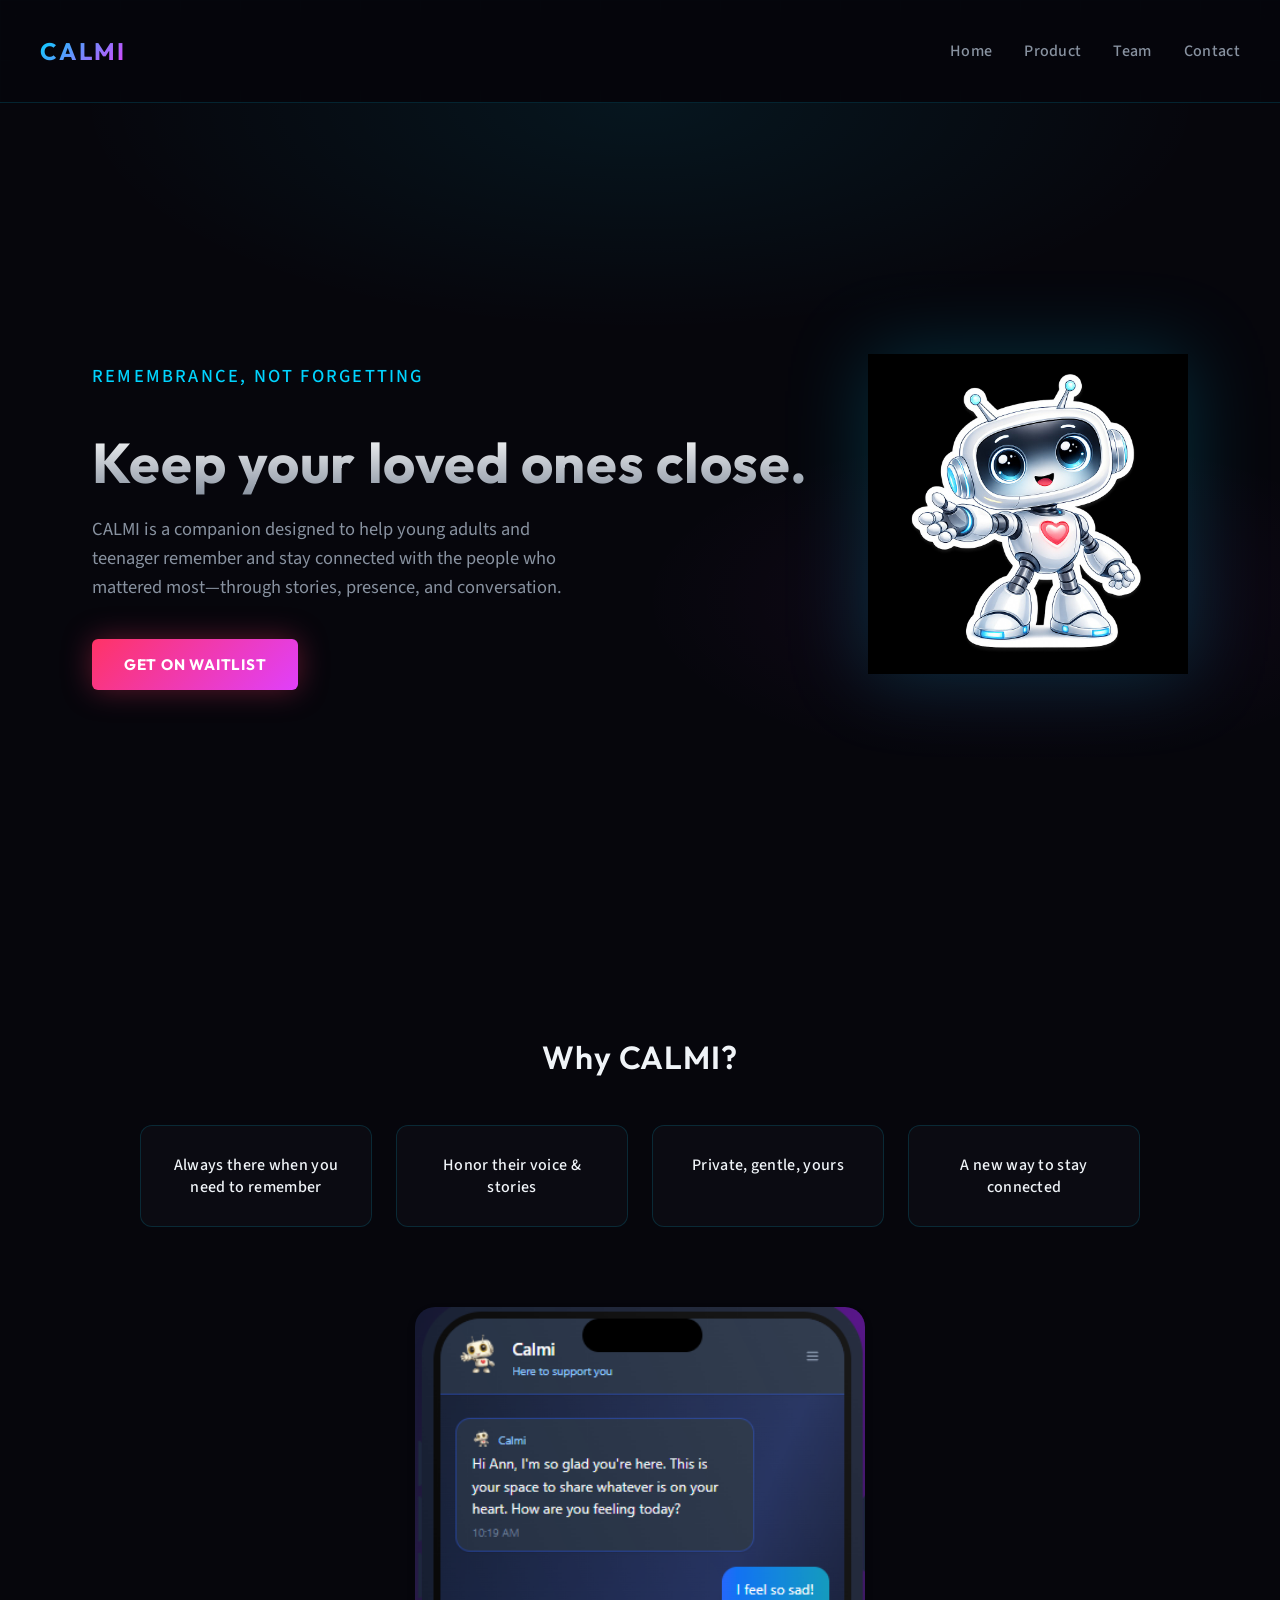
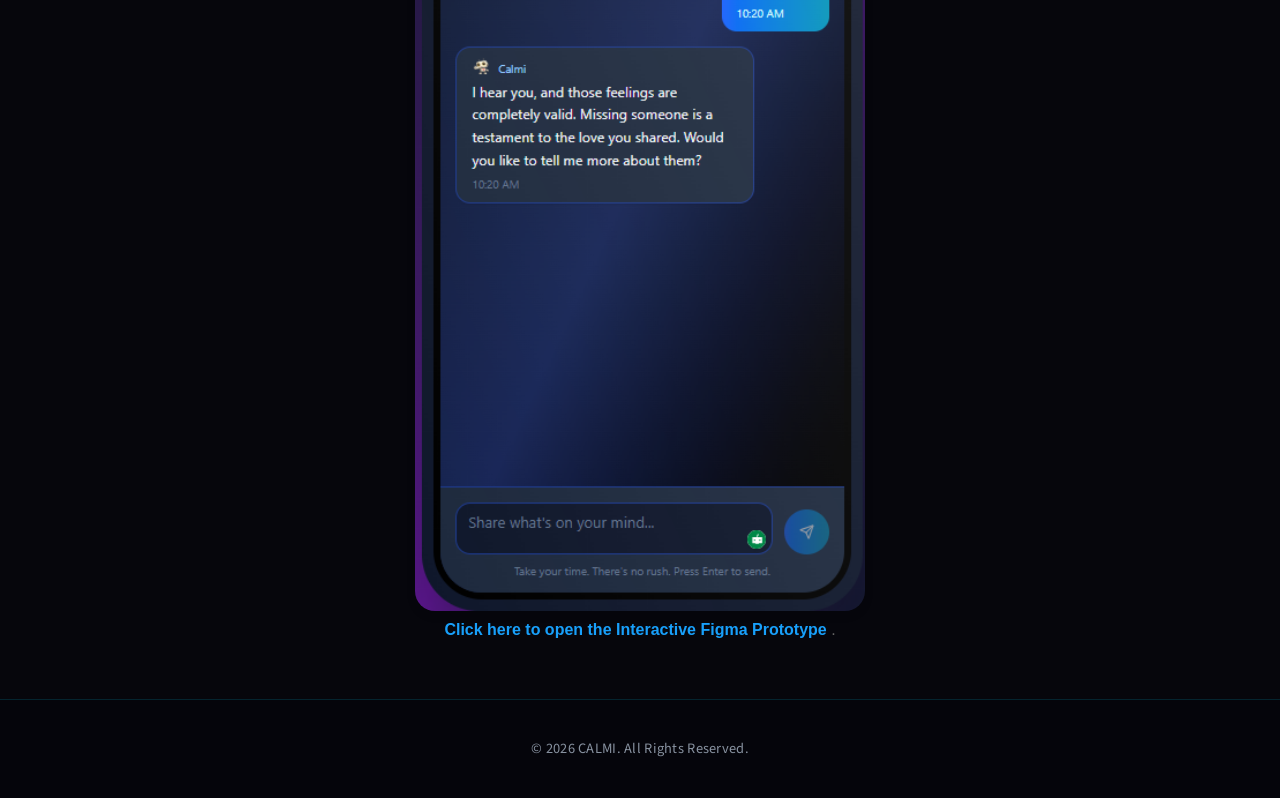
==== index.html @ 1115e56a "Update index.html" ====
<!DOCTYPE html>
<html lang="en">
<head>
  <meta charset="UTF-8">
  <meta name="viewport" content="width=device-width, initial-scale=1.0">
  <title>CALMI | Remembrance Companion</title>
  <link rel="stylesheet" href="styles.css">
</head>
<body>
  <nav class="navbar">
    <h2 class="logo">CALMI</h2>
    <ul class="nav-links">
      <li><a href="index.html">Home</a></li>
      <li><a href="about.html">Product</a></li>
      <li><a href="team.html">Team</a></li>
      <li><a href="contact.html">Contact</a></li>
    </ul>
  </nav>

  <header class="hero">
    <div class="hero-overlay">
      <div class="hero-content">
        <p class="tagline">Remembrance, not forgetting</p>
        <h1>Keep your loved ones close.</h1>
        <p>CALMI is a companion designed to help young adults and teenager remember and stay connected with the people who mattered most—through stories, presence, and conversation.</p>
        <a href="https://docs.google.com/forms/d/1u--4lO0Mme1MExjLRsgUja7HMF2YsxgxfcS31DDlOsg/viewform" target="_blank" rel="noopener noreferrer" class="btn-waitlist">Get on waitlist</a>
      </div>
      <div class="hero-calmi">
        <img src="images/calmi.png" alt="CALMI — your remembrance companion" class="calmi-cutout">
      </div>
    </div>
  </header>
  
  <section class="features">
    <h2>Why CALMI?</h2>
    <div class="feature-grid">
      <div class="feature">Always there when you need to remember</div>
      <div class="feature">Honor their voice & stories</div>
      <div class="feature">Private, gentle, yours</div>
      <div class="feature">A new way to stay connected</div>
    </div>
  </section>

  <div class="figma-container">
    <img 
         src="images/Calmi_screen.png"
         style="
            width: 90%; 
            max-width: 450px; 
            border-radius: 20px; 
            display: block; 
            margin: 0 auto;
            box-shadow: 0 4px 10px rgba(0,0,0,0.1);
          " 
        alt="Calmi App Preview">
  </div>
    <p style="text-align: center; font-family: sans-serif; color: #666; margin-top: 10px;">
      <a href="https://www.figma.com/make/PHxOdzaZvn7SXB5YIlaaWz/Calmi-auto?p=f&t=jCNhSmIB7D0DSOfE-0&fullscreen=1" 
         target="_blank" 
         style="color: #18A0FB; 
         text-decoration: none; 
         font-weight: bold;">
       Click here to open the Interactive Figma Prototype
      </a>.
    </p>
  </div>

  
  <footer>
    <p>© 2026 CALMI. All Rights Reserved.</p>
  </footer>
</body>
</html>
---- styles.css ----
/* CALMI — Futuristic remembrance companion */
@import url('https://fonts.googleapis.com/css2?family=Outfit:wght@400;500;600;700&family=Source+Sans+3:ital,wght@0,300;0,400;0,500;0,600;0,700;1,400&display=swap');

:root {
  --bg-deep: #06060c;
  --bg-card: #0d0d14;
  --bg-elevated: #12121c;
  --border: rgba(0, 212, 255, 0.15);
  --accent-cyan: #00d4ff;
  --accent-cyan-dim: rgba(0, 212, 255, 0.5);
  --accent-magenta: #e040fb;
  --accent-gold: #ffb347;
  --accent-heart: #ff3366;
  --text-primary: #f0f4f8;
  --text-muted: #8892a0;
  --glow-cyan: 0 0 30px rgba(0, 212, 255, 0.25);
  --glow-magenta: 0 0 30px rgba(224, 64, 251, 0.2);
  --font-display: 'Outfit', sans-serif;
  --font-body: 'Source Sans 3', sans-serif;
}

* {
  box-sizing: border-box;
}

body {
  margin: 0;
  font-family: var(--font-body);
  background: var(--bg-deep);
  color: var(--text-primary);
  min-height: 100vh;
  overflow-x: hidden;
}

/* Subtle grid background */
body::before {
  content: '';
  position: fixed;
  inset: 0;
  background-image:
    linear-gradient(rgba(0, 212, 255, 0.03) 1px, transparent 1px),
    linear-gradient(90deg, rgba(0, 212, 255, 0.03) 1px, transparent 1px);
  background-size: 60px 60px;
  pointer-events: none;
  z-index: 0;
}

/* Navbar */
.navbar {
  display: flex;
  justify-content: space-between;
  align-items: center;
  background: rgba(6, 6, 12, 0.85);
  backdrop-filter: blur(12px);
  padding: 16px 40px;
  border-bottom: 1px solid var(--border);
  position: sticky;
  top: 0;
  z-index: 100;
}

.logo {
  font-family: var(--font-display);
  font-size: 1.5rem;
  font-weight: 700;
  letter-spacing: 0.08em;
  background: linear-gradient(135deg, var(--accent-cyan), var(--accent-magenta));
  -webkit-background-clip: text;
  -webkit-text-fill-color: transparent;
  background-clip: text;
}

.nav-links {
  list-style: none;
  display: flex;
  gap: 32px;
  margin: 0;
  padding: 0;
}

.nav-links a {
  color: var(--text-muted);
  text-decoration: none;
  font-weight: 500;
  letter-spacing: 0.02em;
  transition: color 0.2s ease, text-shadow 0.2s ease;
}

.nav-links a:hover {
  color: var(--accent-cyan);
  text-shadow: 0 0 20px var(--accent-cyan-dim);
}

/* Hero */
.hero {
  min-height: 92vh;
  position: relative;
  display: flex;
  align-items: center;
  justify-content: center;
  padding: 40px 24px;
  background:
    radial-gradient(ellipse 80% 50% at 50% 0%, rgba(0, 212, 255, 0.08) 0%, transparent 55%),
    radial-gradient(ellipse 60% 40% at 80% 60%, rgba(224, 64, 251, 0.06) 0%, transparent 50%),
    var(--bg-deep);
}

.hero-overlay {
  display: flex;
  align-items: center;
  justify-content: center;
  gap: 60px;
  max-width: 1200px;
  margin: 0 auto;
  flex-wrap: wrap;
}

.hero-content {
  text-align: left;
  flex: 1;
  min-width: 280px;
}

.hero-content h1 {
  font-family: var(--font-display);
  font-size: clamp(2.2rem, 5vw, 3.5rem);
  font-weight: 700;
  letter-spacing: 0.01em;
  line-height: 1.2;
  margin-bottom: 16px;
  background: linear-gradient(180deg, #fff 0%, var(--text-muted) 100%);
  -webkit-background-clip: text;
  -webkit-text-fill-color: transparent;
  background-clip: text;
}

.hero-content .tagline {
  font-size: 1.15rem;
  color: var(--accent-cyan);
  font-weight: 500;
  letter-spacing: 0.12em;
  text-transform: uppercase;
  margin-bottom: 12px;
}

.hero-content p {
  font-size: 1.15rem;
  color: var(--text-muted);
  line-height: 1.6;
  margin-bottom: 28px;
  max-width: 480px;
}

.hero-calmi {
  flex-shrink: 0;
}

.hero-calmi img,
.hero-calmi img.calmi-cutout {
  width: min(320px, 85vw);
  height: auto;
  filter: drop-shadow(0 0 40px rgba(0, 212, 255, 0.2));
  animation: float 6s ease-in-out infinite;
  /* No blend mode: use a PNG with transparent background for a clean cutout */
}

@keyframes float {
  0%, 100% { transform: translateY(0); }
  50% { transform: translateY(-12px); }
}

/* Buttons */
.btn-primary {
  display: inline-block;
  background: linear-gradient(135deg, var(--accent-cyan), #0099cc);
  color: var(--bg-deep);
  padding: 14px 28px;
  border-radius: 6px;
  text-decoration: none;
  font-family: var(--font-display);
  font-weight: 600;
  font-size: 0.9rem;
  letter-spacing: 0.04em;
  border: none;
  cursor: pointer;
  transition: box-shadow 0.3s ease, transform 0.2s ease;
  box-shadow: 0 0 25px rgba(0, 212, 255, 0.35);
}

.btn-primary:hover {
  box-shadow: 0 0 40px rgba(0, 212, 255, 0.5);
  transform: translateY(-2px);
}

.btn-waitlist {
  display: inline-flex;
  align-items: center;
  gap: 10px;
  background: linear-gradient(135deg, var(--accent-heart), var(--accent-magenta));
  color: #fff;
  padding: 16px 32px;
  border-radius: 6px;
  text-decoration: none;
  font-family: var(--font-display);
  font-weight: 700;
  font-size: 0.95rem;
  letter-spacing: 0.05em;
  text-transform: uppercase;
  border: none;
  cursor: pointer;
  transition: box-shadow 0.3s ease, transform 0.2s ease;
  box-shadow: 0 0 30px rgba(255, 51, 102, 0.35);
  margin-top: 8px;
}

.btn-waitlist:hover {
  box-shadow: 0 0 45px rgba(255, 51, 102, 0.5), 0 0 60px rgba(224, 64, 251, 0.25);
  transform: translateY(-2px);
}

/* Features */
.features {
  padding: 80px 24px;
  text-align: center;
  position: relative;
  z-index: 1;
}

.features h2 {
  font-family: var(--font-display);
  font-size: clamp(1.5rem, 3vw, 2rem);
  font-weight: 600;
  letter-spacing: 0.03em;
  color: var(--text-primary);
  margin-bottom: 48px;
}

.feature-grid {
  display: grid;
  grid-template-columns: repeat(auto-fit, minmax(220px, 1fr));
  gap: 24px;
  max-width: 1000px;
  margin: 0 auto;
}

.feature {
  background: rgba(13, 13, 20, 0.8);
  padding: 28px 24px;
  border-radius: 12px;
  border: 1px solid var(--border);
  font-weight: 500;
  letter-spacing: 0.02em;
  transition: border-color 0.25s ease, box-shadow 0.25s ease;
}

.feature:hover {
  border-color: var(--accent-cyan-dim);
  box-shadow: var(--glow-cyan);
}

/* Pages */
.page-section {
  max-width: 1350px;
  margin: 60px auto;
  padding: 24px;
  text-align: center;
  position: relative;
  z-index: 1;
}

.page-section h1 {
  font-family: var(--font-display);
  font-size: clamp(1.8rem, 4vw, 2.5rem);
  font-weight: 600;
  letter-spacing: 0.02em;
  margin-bottom: 40px;
  color: var(--text-primary);
}

.content-box {
  background: rgba(13, 13, 20, 0.8);
  margin: 24px 0;
  padding: 32px;
  border-radius: 12px;
  border: 1px solid var(--border);
  text-align: left;
}

.content-box h3 {
  font-family: var(--font-display);
  font-size: 1.1rem;
  letter-spacing: 0.02em;
  color: var(--accent-cyan);
  margin-bottom: 12px;
}

.content-box p {
  color: var(--text-muted);
  line-height: 1.7;
  margin: 0;
}

/* Team */
.team {
  text-align: center;
  padding: 48px 24px;
  position: relative;
  z-index: 1;
}

.team-grid {
  display: grid;
  grid-template-columns: repeat(auto-fit, minmax(220px, 1fr));
  gap: 28px;
  margin-top: 36px;
  margin-left: auto;
  margin-right: auto;
}

.member {
  background: rgba(13, 13, 20, 0.8);
  padding: 24px;
  border-radius: 12px;
  border: 1px solid var(--border);
  max-width: 280px;
  margin: 0 auto;
  transition: border-color 0.25s ease, box-shadow 0.25s ease;
}

.member:hover {
  border-color: var(--accent-cyan-dim);
  box-shadow: var(--glow-cyan);
}

.member img {
  width: 160px;
  height: 160px;
  object-fit: cover;
  border-radius: 15%;
  margin-bottom: 16px;
  border: 2px solid var(--border);
}

.member h3 {
  font-family: var(--font-display);
  font-size: 0.95rem;
  letter-spacing: 0.02em;
  margin-bottom: 6px;
  color: var(--text-primary);
}

.member p {
  color: var(--text-muted);
  font-size: 0.9rem;
  margin: 0;
}

/* Contact */
.contact-form {
  display: flex;
  flex-direction: column;
  gap: 18px;
  max-width: 420px;
  margin: 0 auto 32px;
}

.contact-form input,
.contact-form textarea {
  padding: 14px 18px;
  border-radius: 8px;
  border: 1px solid var(--border);
  background: var(--bg-card);
  color: var(--text-primary);
  font-family: var(--font-body);
  font-size: 1rem;
  transition: border-color 0.2s ease, box-shadow 0.2s ease;
}

.contact-form input::placeholder,
.contact-form textarea::placeholder {
  color: var(--text-muted);
}

.contact-form input:focus,
.contact-form textarea:focus {
  outline: none;
  border-color: var(--accent-cyan);
  box-shadow: 0 0 0 3px rgba(0, 212, 255, 0.15);
}

.contact-form .btn-primary {
  margin-top: 8px;
}

.waitlist-cta {
  margin-top: 40px;
  padding-top: 32px;
  border-top: 1px solid var(--border);
}

.waitlist-cta p {
  color: var(--text-muted);
  margin-bottom: 16px;
}

/* Footer */
footer {
  background: rgba(6, 6, 12, 0.95);
  border-top: 1px solid var(--border);
  color: var(--text-muted);
  text-align: center;
  padding: 24px;
  margin-top: 60px;
  font-size: 0.9rem;
  letter-spacing: 0.02em;
  position: relative;
  z-index: 1;
}

/* Responsive */
@media (max-width: 768px) {
  .navbar {
    padding: 12px 20px;
  }

  .nav-links {
    gap: 20px;
  }

  .hero-overlay {
    flex-direction: column;
    gap: 40px;
  }

  .hero-content {
    text-align: center;
  }

  .hero-content p {
    margin-left: auto;
    margin-right: auto;
  }

  .hero-calmi img {
    width: min(260px, 75vw);
  }
}
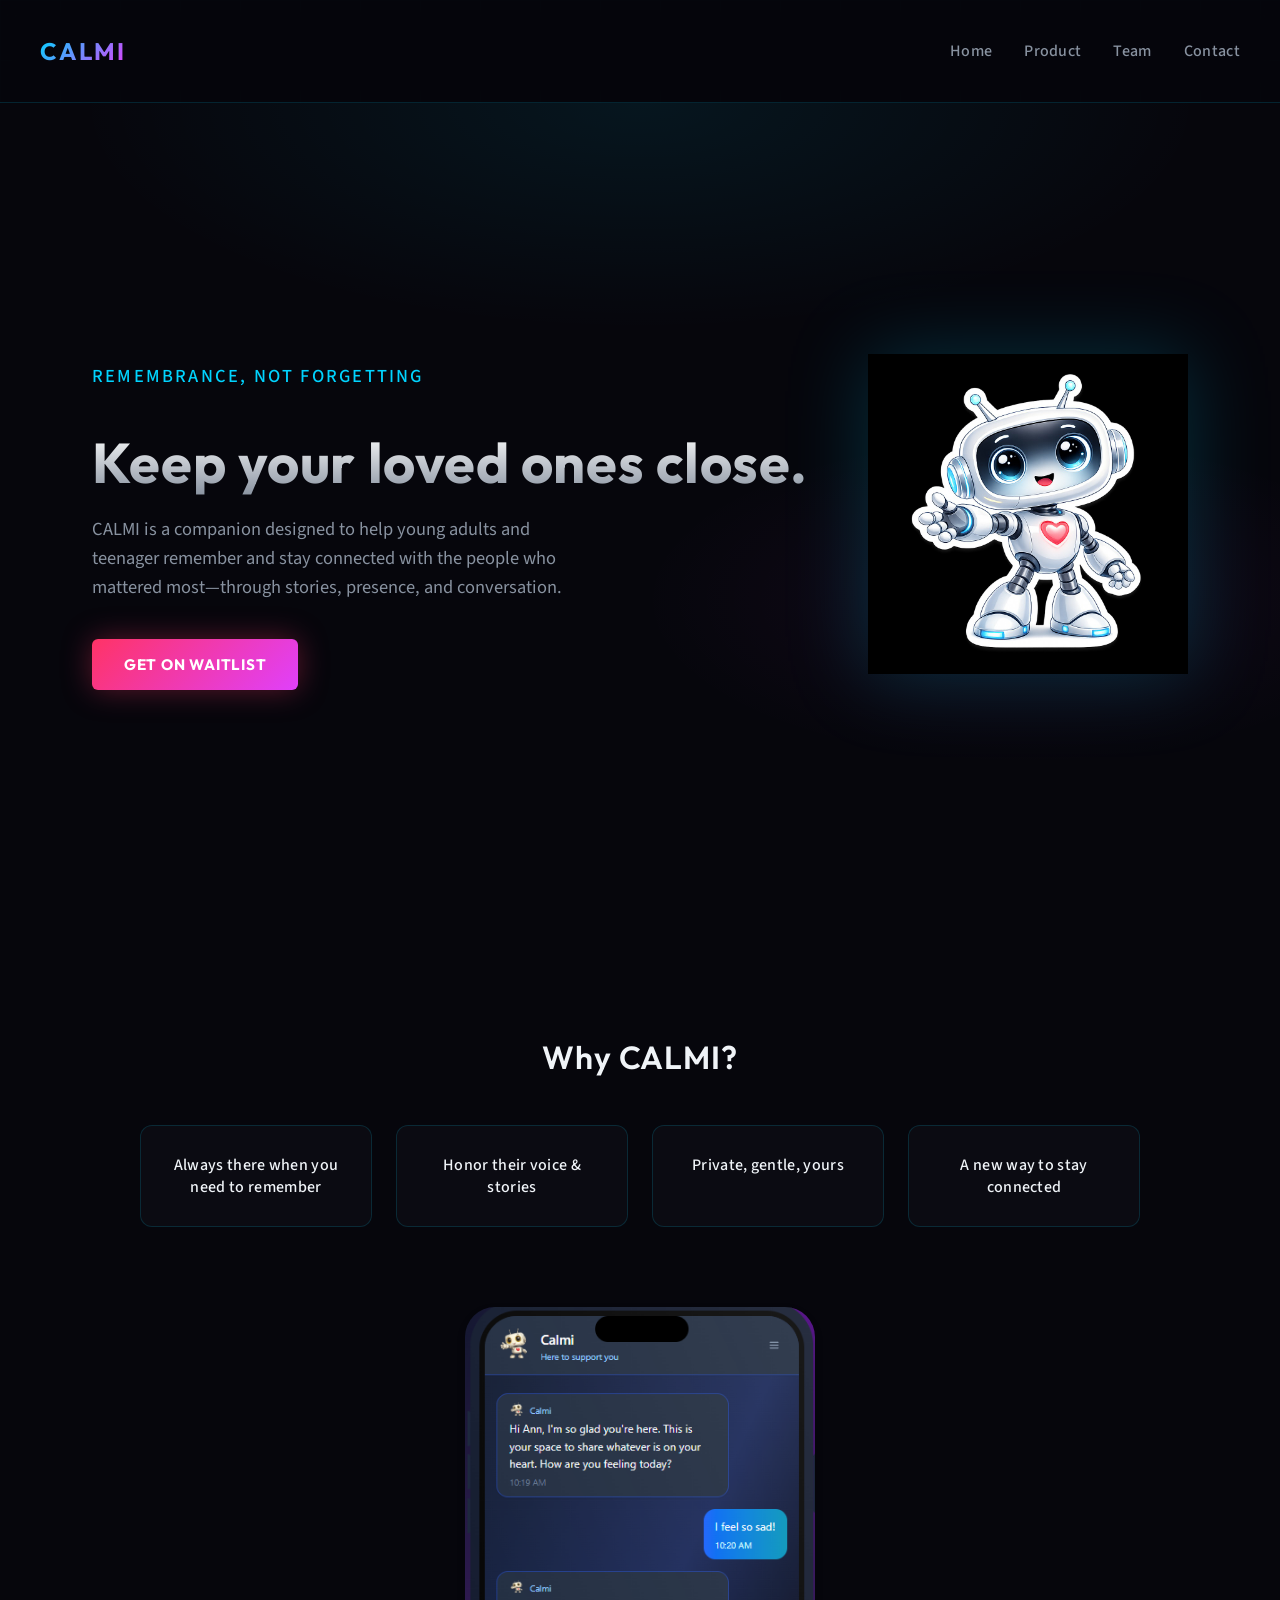
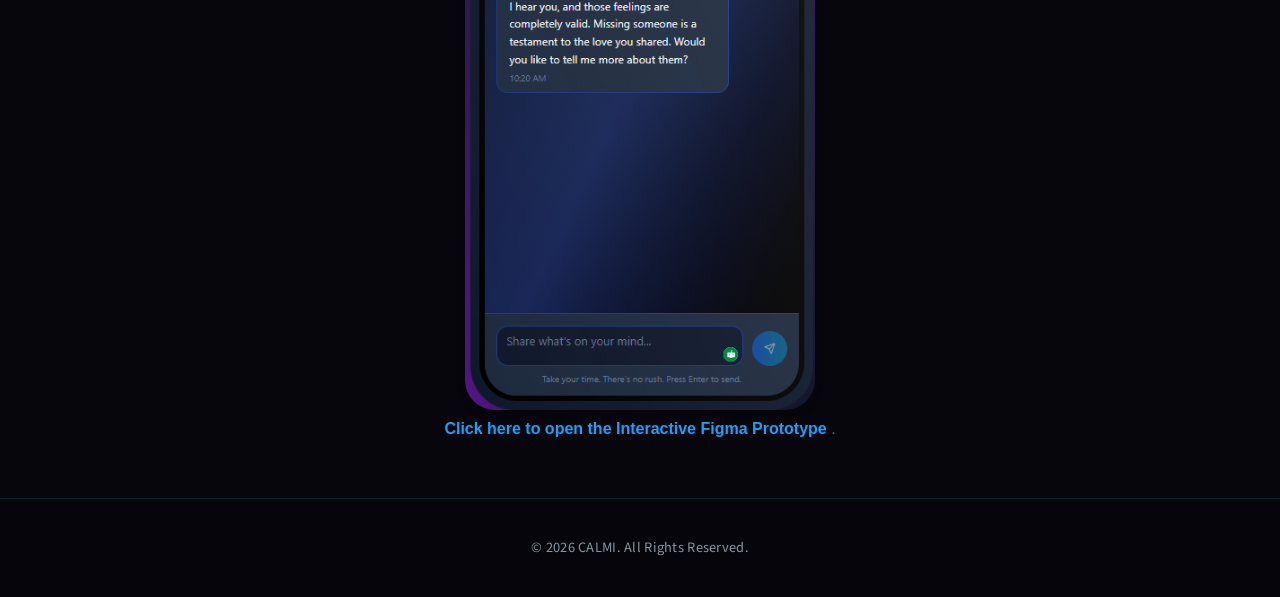
==== commit 70c01199: "Update index.html" ====
--- a/index.html
+++ b/index.html
@@ -45,9 +45,9 @@
     <img 
          src="images/Calmi_screen.png"
          style="
-            width: 90%; 
-            max-width: 450px; 
-            border-radius: 20px; 
+            width: 80%; 
+            max-width: 350px; 
+            border-radius: 30px; 
             display: block; 
             margin: 0 auto;
             box-shadow: 0 4px 10px rgba(0,0,0,0.1);
@@ -83,3 +83,4 @@
 
 
 
+
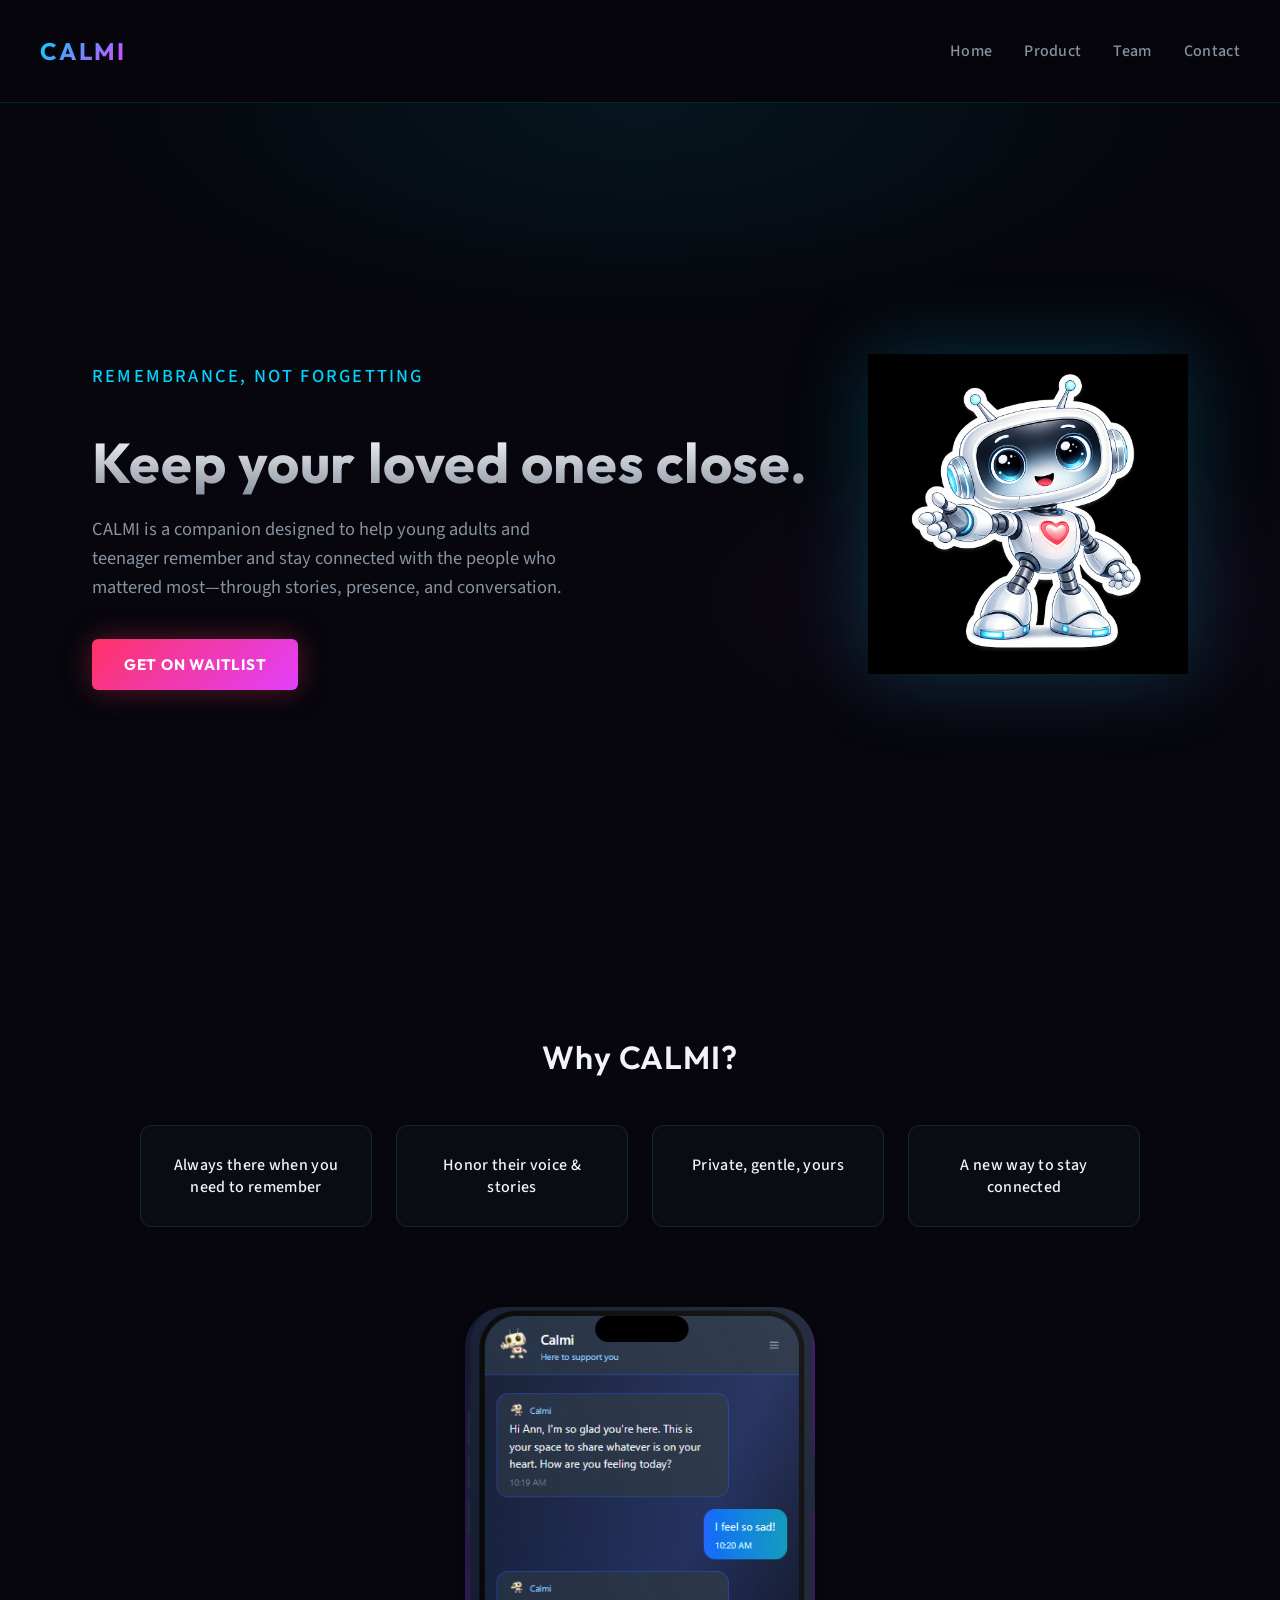
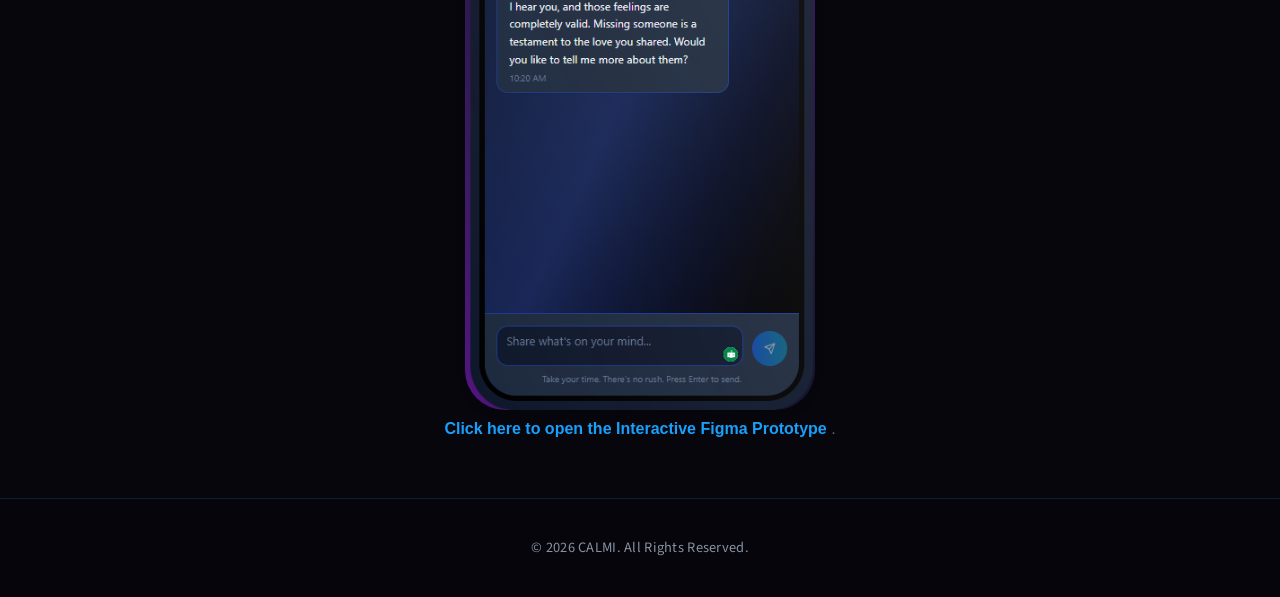
==== commit 2131b5a2: "Update index.html" ====
--- a/index.html
+++ b/index.html
@@ -47,7 +47,7 @@
          style="
             width: 80%; 
             max-width: 350px; 
-            border-radius: 30px; 
+            border-radius: 40px; 
             display: block; 
             margin: 0 auto;
             box-shadow: 0 4px 10px rgba(0,0,0,0.1);
@@ -84,3 +84,4 @@
 
 
 
+
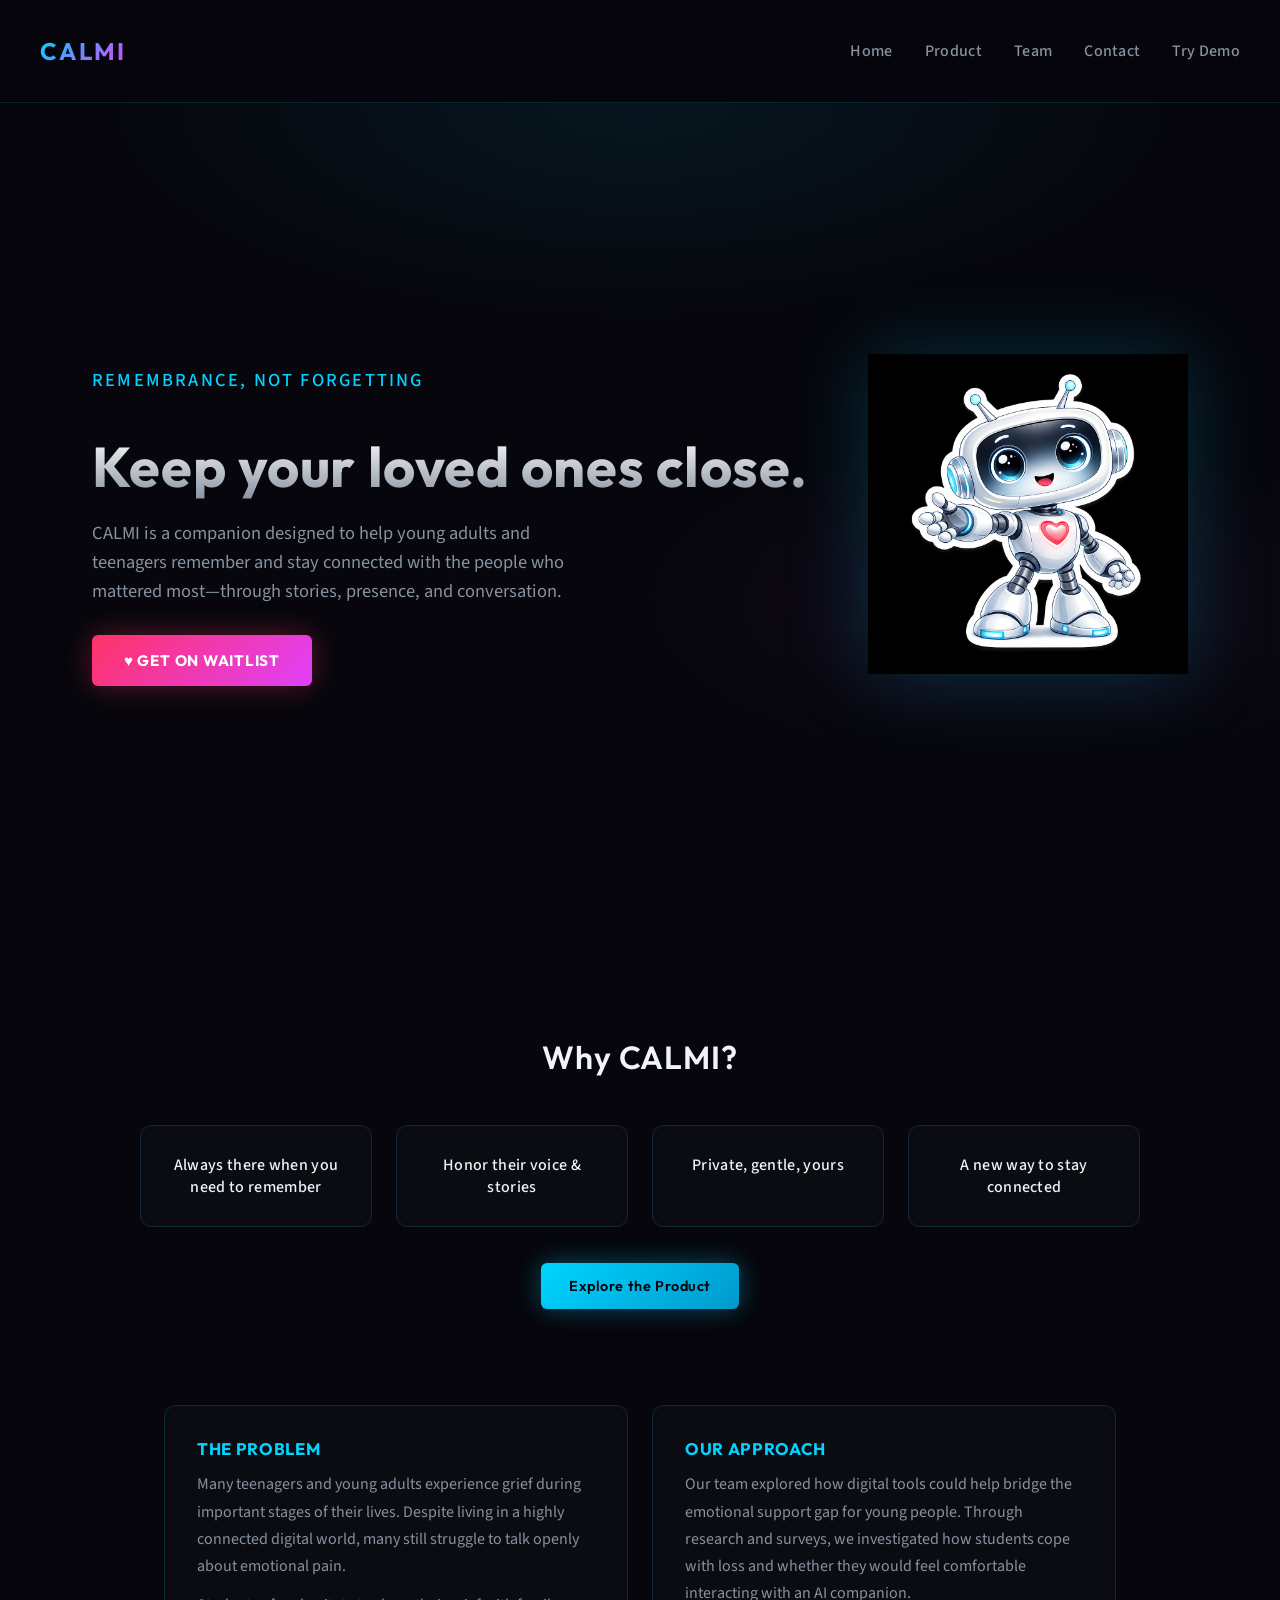
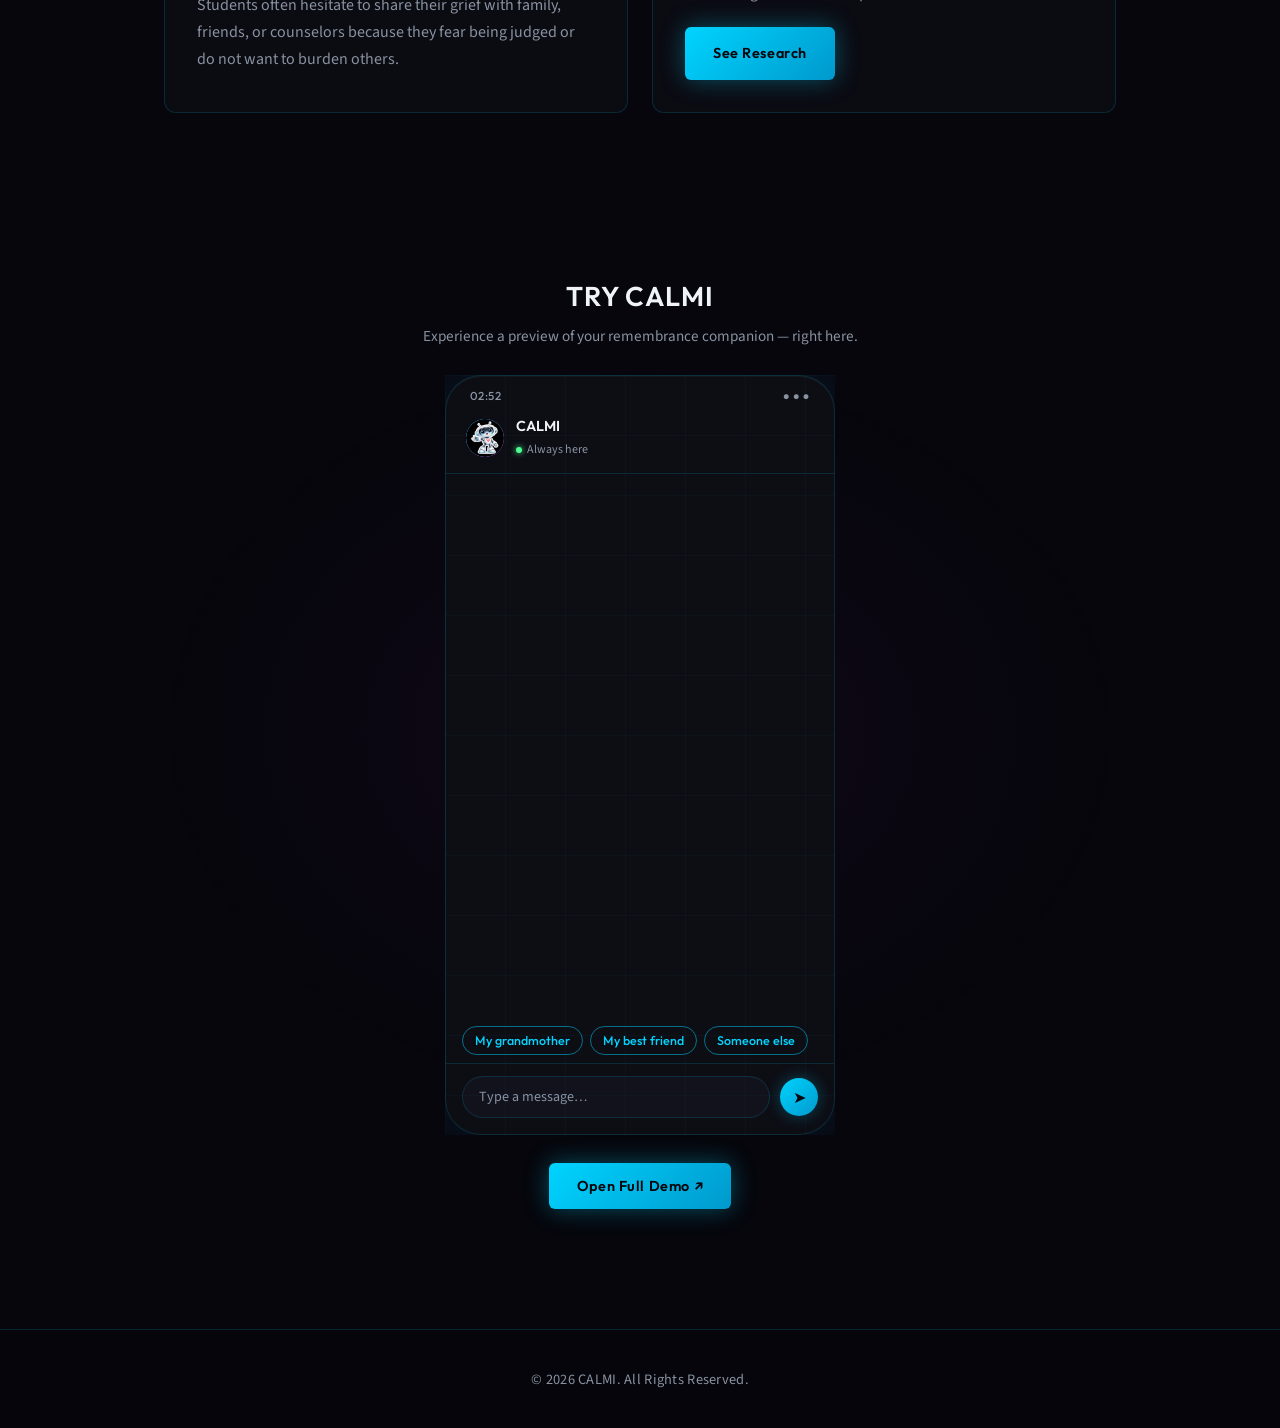
==== commit 0d7de1ff: "Added new file and update code" ====
--- a/index.html
+++ b/index.html
@@ -14,74 +14,78 @@
       <li><a href="about.html">Product</a></li>
       <li><a href="team.html">Team</a></li>
       <li><a href="contact.html">Contact</a></li>
+      <li><a href="demo.html">Try Demo</a></li>
     </ul>
   </nav>
 
+  <!-- Hero -->
   <header class="hero">
     <div class="hero-overlay">
       <div class="hero-content">
         <p class="tagline">Remembrance, not forgetting</p>
         <h1>Keep your loved ones close.</h1>
-        <p>CALMI is a companion designed to help young adults and teenager remember and stay connected with the people who mattered most—through stories, presence, and conversation.</p>
-        <a href="https://docs.google.com/forms/d/1u--4lO0Mme1MExjLRsgUja7HMF2YsxgxfcS31DDlOsg/viewform" target="_blank" rel="noopener noreferrer" class="btn-waitlist">Get on waitlist</a>
+        <p>CALMI is a companion designed to help young adults and teenagers remember and stay connected with the people who mattered most—through stories, presence, and conversation.</p>
+        <a href="https://docs.google.com/forms/d/1u--4lO0Mme1MExjLRsgUja7HMF2YsxgxfcS31DDlOsg/viewform"
+           target="_blank" rel="noopener noreferrer" class="btn-waitlist">
+          ♥ Get on Waitlist
+        </a>
       </div>
       <div class="hero-calmi">
         <img src="images/calmi.png" alt="CALMI — your remembrance companion" class="calmi-cutout">
       </div>
     </div>
   </header>
-  
+
+  <!-- Why CALMI -->
   <section class="features">
     <h2>Why CALMI?</h2>
     <div class="feature-grid">
       <div class="feature">Always there when you need to remember</div>
-      <div class="feature">Honor their voice & stories</div>
+      <div class="feature">Honor their voice &amp; stories</div>
       <div class="feature">Private, gentle, yours</div>
       <div class="feature">A new way to stay connected</div>
     </div>
+    <p class="cta-wrap">
+      <a href="about.html" class="btn-primary">Explore the Product</a>
+    </p>
   </section>
 
-  <div class="figma-container">
-    <img 
-         src="images/Calmi_screen.png"
-         style="
-            width: 80%; 
-            max-width: 350px; 
-            border-radius: 40px; 
-            display: block; 
-            margin: 0 auto;
-            box-shadow: 0 4px 10px rgba(0,0,0,0.1);
-          " 
-        alt="Calmi App Preview">
-  </div>
-    <p style="text-align: center; font-family: sans-serif; color: #666; margin-top: 10px;">
-      <a href="https://www.figma.com/make/PHxOdzaZvn7SXB5YIlaaWz/Calmi-auto?p=f&t=jCNhSmIB7D0DSOfE-0&fullscreen=1" 
-         target="_blank" 
-         style="color: #18A0FB; 
-         text-decoration: none; 
-         font-weight: bold;">
-       Click here to open the Interactive Figma Prototype
-      </a>.
+  <!-- Problem + Approach -->
+  <section class="page-section two-col-section">
+    <div class="content-box">
+      <h3>The Problem</h3>
+      <p>Many teenagers and young adults experience grief during important stages of their lives. Despite living in a highly connected digital world, many still struggle to talk openly about emotional pain.</p>
+      <p style="margin-top: 12px;">Students often hesitate to share their grief with family, friends, or counselors because they fear being judged or do not want to burden others.</p>
+    </div>
+    <div class="content-box">
+      <h3>Our Approach</h3>
+      <p>Our team explored how digital tools could help bridge the emotional support gap for young people. Through research and surveys, we investigated how students cope with loss and whether they would feel comfortable interacting with an AI companion.</p>
+      <p class="cta-wrap" style="margin-top: 20px;">
+        <a href="about.html" class="btn-primary">See Research</a>
+      </p>
+    </div>
+  </section>
+
+  <!-- Interactive Demo -->
+  <section class="page-section prototype-section">
+    <h2 class="section-label">Try CALMI</h2>
+    <p class="prototype-desc">Experience a preview of your remembrance companion — right here.</p>
+    <div class="demo-embed-wrap">
+      <iframe
+        src="demo-embed.html"
+        class="demo-iframe"
+        title="CALMI Interactive Demo"
+        scrolling="no"
+        frameborder="0"
+      ></iframe>
+    </div>
+    <p class="prototype-link">
+      <a href="demo.html" class="btn-primary">Open Full Demo ↗</a>
     </p>
-  </div>
+  </section>
 
-  
   <footer>
     <p>© 2026 CALMI. All Rights Reserved.</p>
   </footer>
 </body>
-</html>
-
-
-
-
-
-
-
-
-
-
-
-
-
-
+</html>
--- a/styles.css
+++ b/styles.css
@@ -45,7 +45,7 @@
   z-index: 0;
 }
 
-/* Navbar */
+/* ─── Navbar ─────────────────────────────────── */
 .navbar {
   display: flex;
   justify-content: space-between;
@@ -91,7 +91,7 @@
   text-shadow: 0 0 20px var(--accent-cyan-dim);
 }
 
-/* Hero */
+/* ─── Hero ───────────────────────────────────── */
 .hero {
   min-height: 92vh;
   position: relative;
@@ -161,15 +161,14 @@
   height: auto;
   filter: drop-shadow(0 0 40px rgba(0, 212, 255, 0.2));
   animation: float 6s ease-in-out infinite;
-  /* No blend mode: use a PNG with transparent background for a clean cutout */
 }
 
 @keyframes float {
   0%, 100% { transform: translateY(0); }
-  50% { transform: translateY(-12px); }
-}
-
-/* Buttons */
+  50%       { transform: translateY(-12px); }
+}
+
+/* ─── Buttons ────────────────────────────────── */
 .btn-primary {
   display: inline-block;
   background: linear-gradient(135deg, var(--accent-cyan), #0099cc);
@@ -210,7 +209,6 @@
   cursor: pointer;
   transition: box-shadow 0.3s ease, transform 0.2s ease;
   box-shadow: 0 0 30px rgba(255, 51, 102, 0.35);
-  margin-top: 8px;
 }
 
 .btn-waitlist:hover {
@@ -218,7 +216,7 @@
   transform: translateY(-2px);
 }
 
-/* Features */
+/* ─── Features ───────────────────────────────── */
 .features {
   padding: 80px 24px;
   text-align: center;
@@ -258,9 +256,9 @@
   box-shadow: var(--glow-cyan);
 }
 
-/* Pages */
+/* ─── Page Sections ──────────────────────────── */
 .page-section {
-  max-width: 1350px;
+  max-width: 1000px;
   margin: 60px auto;
   padding: 24px;
   text-align: center;
@@ -277,21 +275,37 @@
   color: var(--text-primary);
 }
 
+/* Top 3 overview cards — equal-height columns */
+.content-grid-top {
+  display: grid;
+  grid-template-columns: repeat(auto-fit, minmax(260px, 1fr));
+  gap: 24px;
+  margin-bottom: 24px;
+  text-align: left;
+}
+
+/* Generic content box */
 .content-box {
   background: rgba(13, 13, 20, 0.8);
-  margin: 24px 0;
   padding: 32px;
   border-radius: 12px;
   border: 1px solid var(--border);
   text-align: left;
+  transition: border-color 0.25s ease, box-shadow 0.25s ease;
+}
+
+.content-box:hover {
+  border-color: var(--accent-cyan-dim);
+  box-shadow: var(--glow-cyan);
 }
 
 .content-box h3 {
   font-family: var(--font-display);
-  font-size: 1.1rem;
-  letter-spacing: 0.02em;
+  font-size: 1.05rem;
+  letter-spacing: 0.04em;
+  text-transform: uppercase;
   color: var(--accent-cyan);
-  margin-bottom: 12px;
+  margin: 0 0 12px;
 }
 
 .content-box p {
@@ -300,7 +314,75 @@
   margin: 0;
 }
 
-/* Team */
+.content-box strong {
+  color: var(--text-primary);
+  font-weight: 600;
+}
+
+/* ─── How It Works (stepped grid) ───────────── */
+.how-it-works {
+  margin-top: 0;
+}
+
+.how-it-works h3 {
+  margin-bottom: 28px;
+}
+
+.steps-grid {
+  display: grid;
+  grid-template-columns: repeat(auto-fit, minmax(200px, 1fr));
+  gap: 28px;
+}
+
+.step {
+  position: relative;
+  padding: 24px 20px 20px;
+  background: var(--bg-elevated);
+  border-radius: 10px;
+  border: 1px solid var(--border);
+  transition: border-color 0.25s ease, box-shadow 0.25s ease;
+}
+
+.step:hover {
+  border-color: var(--accent-cyan-dim);
+  box-shadow: var(--glow-cyan);
+}
+
+.step-number {
+  display: block;
+  font-family: var(--font-display);
+  font-size: 2rem;
+  font-weight: 700;
+  line-height: 1;
+  margin-bottom: 12px;
+  background: linear-gradient(135deg, var(--accent-cyan), var(--accent-magenta));
+  -webkit-background-clip: text;
+  -webkit-text-fill-color: transparent;
+  background-clip: text;
+}
+
+.step h4 {
+  font-family: var(--font-display);
+  font-size: 0.95rem;
+  font-weight: 600;
+  letter-spacing: 0.02em;
+  color: var(--text-primary);
+  margin: 0 0 10px;
+}
+
+.step p {
+  color: var(--text-muted);
+  font-size: 0.92rem;
+  line-height: 1.65;
+  margin: 0;
+}
+
+/* ─── CTA wrap ───────────────────────────────── */
+.cta-wrap {
+  margin-top: 48px;
+}
+
+/* ─── Team ───────────────────────────────────── */
 .team {
   text-align: center;
   padding: 48px 24px;
@@ -355,7 +437,7 @@
   margin: 0;
 }
 
-/* Contact */
+/* ─── Contact ────────────────────────────────── */
 .contact-form {
   display: flex;
   flex-direction: column;
@@ -403,7 +485,7 @@
   margin-bottom: 16px;
 }
 
-/* Footer */
+/* ─── Footer ─────────────────────────────────── */
 footer {
   background: rgba(6, 6, 12, 0.95);
   border-top: 1px solid var(--border);
@@ -417,19 +499,214 @@
   z-index: 1;
 }
 
-/* Responsive */
+/* ─── Team 4-column override ─────────────────── */
+.team-grid-4 {
+  grid-template-columns: repeat(4, 1fr);
+  max-width: 1100px;
+  margin-left: auto;
+  margin-right: auto;
+}
+
+.member-role {
+  color: var(--accent-cyan);
+  font-family: var(--font-display);
+  font-size: 0.8rem;
+  font-weight: 600;
+  letter-spacing: 0.1em;
+  text-transform: uppercase;
+  margin: 4px 0 12px;
+}
+
+.member-contributions {
+  list-style: none;
+  padding: 0;
+  margin: 0;
+  text-align: left;
+}
+
+.member-contributions li {
+  color: var(--text-muted);
+  font-size: 0.82rem;
+  line-height: 1.55;
+  padding: 5px 0;
+  border-top: 1px solid var(--border);
+  display: flex;
+  gap: 7px;
+}
+
+.member-contributions li::before {
+  content: '—';
+  color: var(--accent-cyan-dim);
+  flex-shrink: 0;
+}
+
+/* ─── features CTA (below feature-grid) ─────── */
+.features .cta-wrap {
+  margin-top: 36px;
+}
+
+/* ─── Two-column Problem / Approach ─────────── */
+.two-col-section {
+  display: grid;
+  grid-template-columns: 1fr 1fr;
+  gap: 24px;
+  text-align: left;
+  /* override default page-section centering */
+  margin-top: 0;
+  padding-top: 0;
+}
+
+/* section label (replaces <h1> for non-hero sections) */
+.section-label {
+  font-family: var(--font-display);
+  font-size: clamp(1.3rem, 2.5vw, 1.7rem);
+  font-weight: 600;
+  letter-spacing: 0.04em;
+  color: var(--text-primary);
+  margin-bottom: 28px;
+  text-transform: uppercase;
+}
+
+/* ─── Prototype section ──────────────────────── */
+.prototype-section {
+  background: radial-gradient(ellipse 70% 50% at 50% 50%, rgba(224, 64, 251, 0.05) 0%, transparent 70%);
+  padding-top: 60px;
+  padding-bottom: 60px;
+}
+
+.app-preview-wrap {
+  display: flex;
+  justify-content: center;
+  margin-bottom: 28px;
+}
+
+.app-preview-img {
+  width: min(340px, 85vw);
+  border-radius: 36px;
+  display: block;
+  box-shadow:
+    0 0 60px rgba(0, 212, 255, 0.15),
+    0 8px 32px rgba(0, 0, 0, 0.5);
+  border: 1px solid var(--border);
+}
+
+.prototype-desc {
+  text-align: center;
+  color: var(--text-muted);
+  font-size: 0.95rem;
+  margin: -16px 0 28px;
+}
+
+.demo-embed-wrap {
+  display: flex;
+  justify-content: center;
+  margin-bottom: 28px;
+}
+
+.demo-iframe {
+  width: 390px;
+  height: calc(100vh - 80px);
+  max-height: 760px;
+  min-height: 500px;
+  border: none;
+  border-radius: 0;
+  background: transparent;
+  max-width: 100%;
+}
+
+.calmi-avatar img {
+  width: 100%;
+  height: 100%;
+  object-fit: cover;
+  border-radius: 50%;
+}
+
+.prototype-link {
+  text-align: center;
+  margin: 0;
+}
+
+/* ─── Hamburger button (hidden on desktop) ───── */
+.nav-toggle {
+  display: none;
+  flex-direction: column;
+  justify-content: center;
+  gap: 5px;
+  width: 36px;
+  height: 36px;
+  background: none;
+  border: none;
+  cursor: pointer;
+  padding: 4px;
+  z-index: 200;
+}
+
+.nav-toggle span {
+  display: block;
+  height: 2px;
+  width: 100%;
+  background: var(--text-primary);
+  border-radius: 2px;
+  transition: transform 0.3s ease, opacity 0.3s ease;
+}
+
+/* Animate to X when open */
+.nav-toggle.open span:nth-child(1) { transform: translateY(7px) rotate(45deg); }
+.nav-toggle.open span:nth-child(2) { opacity: 0; }
+.nav-toggle.open span:nth-child(3) { transform: translateY(-7px) rotate(-45deg); }
+
+/* ─── Responsive ─────────────────────────────── */
 @media (max-width: 768px) {
+
+  /* ── Navbar: hamburger ── */
   .navbar {
     padding: 12px 20px;
+    position: relative;
+  }
+
+  .nav-toggle {
+    display: flex;
   }
 
   .nav-links {
-    gap: 20px;
-  }
-
+    display: none;
+    flex-direction: column;
+    gap: 0;
+    position: absolute;
+    top: 100%;
+    left: 0;
+    right: 0;
+    background: rgba(6, 6, 12, 0.97);
+    backdrop-filter: blur(16px);
+    border-bottom: 1px solid var(--border);
+    padding: 8px 0 16px;
+    z-index: 150;
+  }
+
+  .nav-links.open {
+    display: flex;
+  }
+
+  .nav-links li {
+    width: 100%;
+  }
+
+  .nav-links a {
+    display: block;
+    padding: 12px 24px;
+    font-size: 1rem;
+    border-bottom: 1px solid rgba(0, 212, 255, 0.06);
+  }
+
+  .nav-links a:hover {
+    background: rgba(0, 212, 255, 0.05);
+  }
+
+  /* ── Hero ── */
   .hero-overlay {
     flex-direction: column;
-    gap: 40px;
+    gap: 32px;
+    text-align: center;
   }
 
   .hero-content {
@@ -442,6 +719,130 @@
   }
 
   .hero-calmi img {
-    width: min(260px, 75vw);
-  }
-}
+    width: min(220px, 65vw);
+  }
+
+  /* ── General page section ── */
+  .page-section {
+    padding: 16px;
+    margin: 32px auto;
+  }
+
+  /* ── Grids → 1 column ── */
+  .content-grid-top,
+  .steps-grid,
+  .two-col-section,
+  .feature-grid {
+    grid-template-columns: 1fr;
+  }
+
+  /* ── Team ── */
+  .team-grid-4 {
+    grid-template-columns: 1fr;
+    gap: 20px;
+  }
+
+  .member {
+    max-width: 100%;
+    display: flex;
+    flex-direction: row;
+    align-items: flex-start;
+    gap: 16px;
+    padding: 20px;
+    text-align: left;
+  }
+
+  .member img {
+    width: 72px;
+    height: 72px;
+    flex-shrink: 0;
+    margin-bottom: 0;
+  }
+
+  .member-info {
+    flex: 1;
+  }
+
+  .member h3 {
+    font-size: 0.9rem;
+    margin-bottom: 2px;
+  }
+
+  .member-role {
+    margin: 2px 0 8px;
+  }
+
+  .member-contributions li {
+    font-size: 0.8rem;
+  }
+
+  /* ── Contact ── */
+  .contact-form {
+    max-width: 100%;
+    padding: 0 4px;
+  }
+
+  .contact-form input,
+  .contact-form textarea {
+    font-size: 0.95rem;
+    padding: 12px 14px;
+  }
+
+  .waitlist-cta {
+    padding: 24px 0 0;
+    text-align: center;
+  }
+
+  /* ── Content boxes ── */
+  .content-box {
+    padding: 20px;
+  }
+
+  /* ── Features ── */
+  .features {
+    padding: 48px 16px;
+  }
+
+  .feature {
+    padding: 20px 16px;
+    font-size: 0.92rem;
+  }
+
+  /* ── Buttons ── */
+  .btn-waitlist {
+    width: 100%;
+    justify-content: center;
+    font-size: 0.88rem;
+    padding: 14px 24px;
+  }
+
+  .btn-primary {
+    font-size: 0.85rem;
+    padding: 12px 22px;
+  }
+
+  /* ── Demo iframe ── */
+  .demo-iframe {
+    width: 100%;
+    height: 85vh;
+  }
+}
+
+@media (max-width: 480px) {
+  .hero-content h1 {
+    font-size: 1.9rem;
+  }
+
+  .page-section h1 {
+    font-size: 1.6rem;
+  }
+
+  .stat-grid {
+    grid-template-columns: 1fr 1fr;
+    gap: 12px;
+  }
+
+  .stat-number {
+    font-size: 1.9rem;
+  }
+}
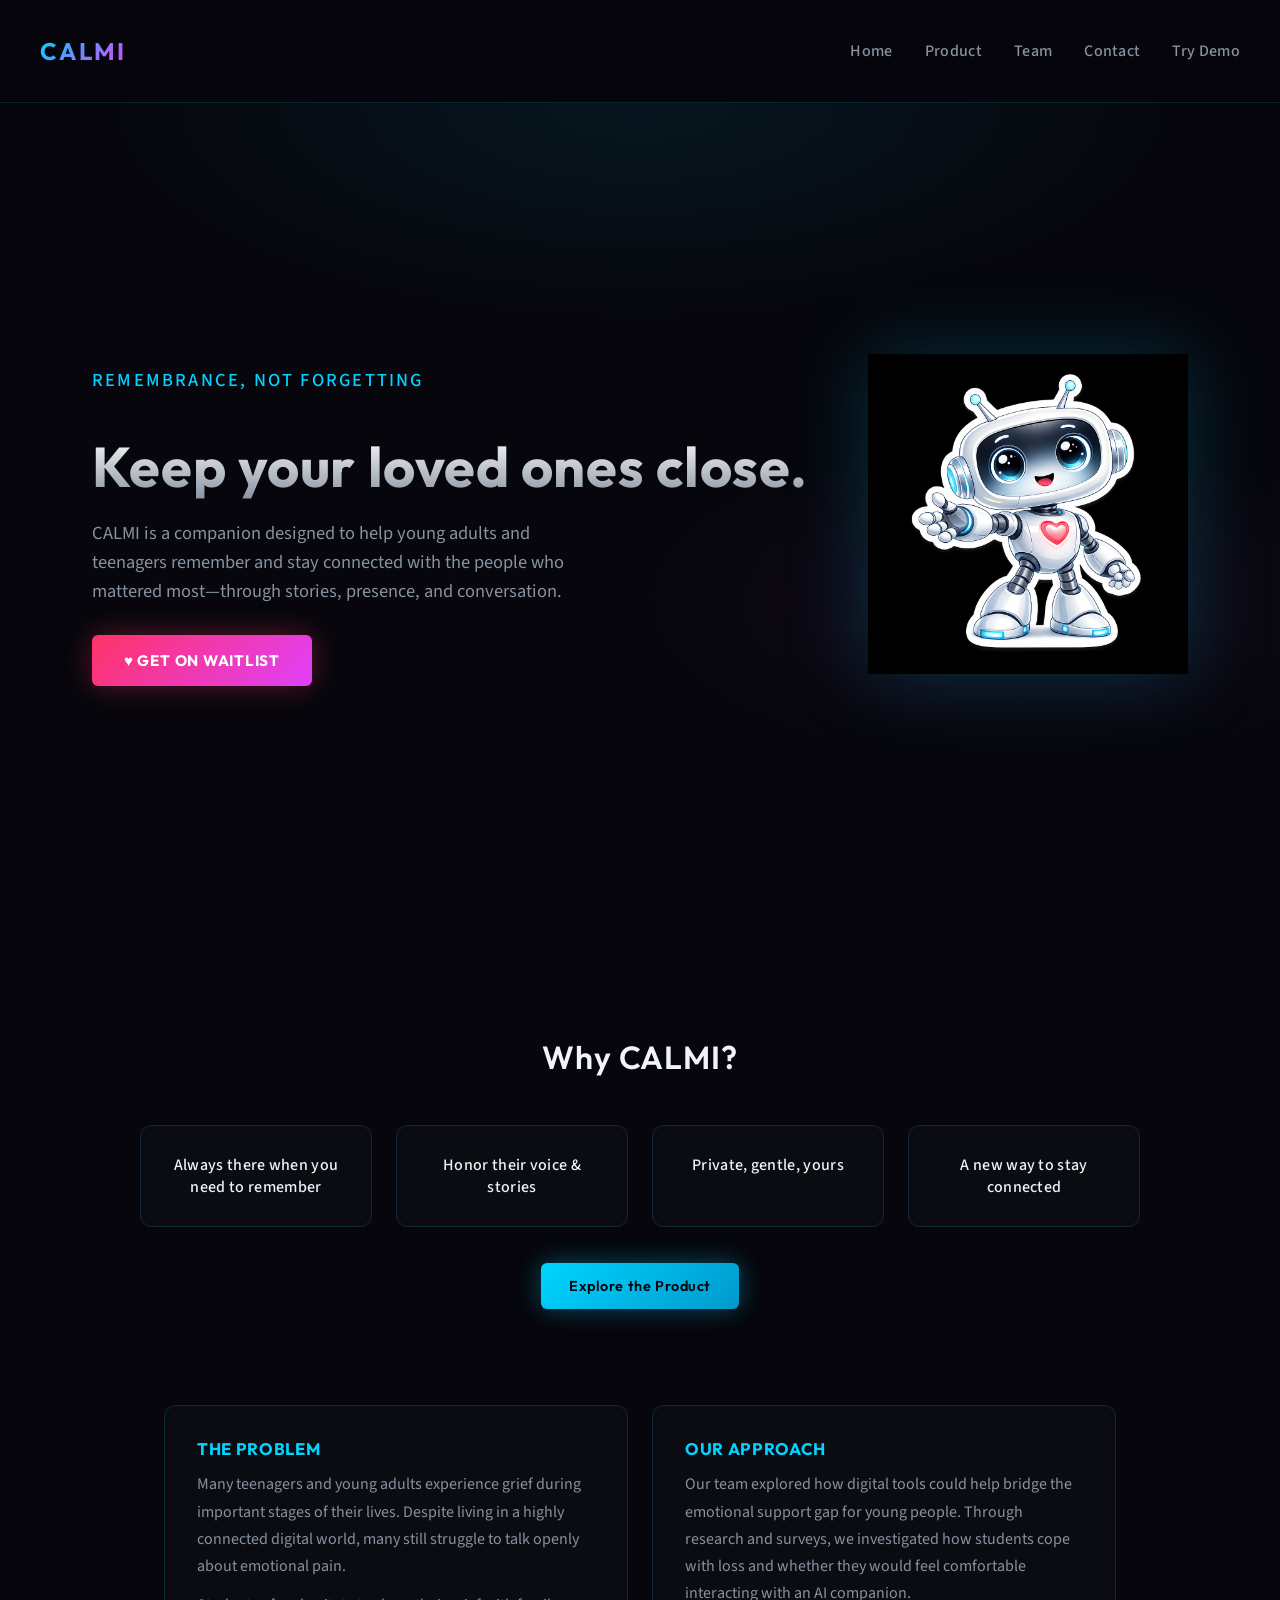
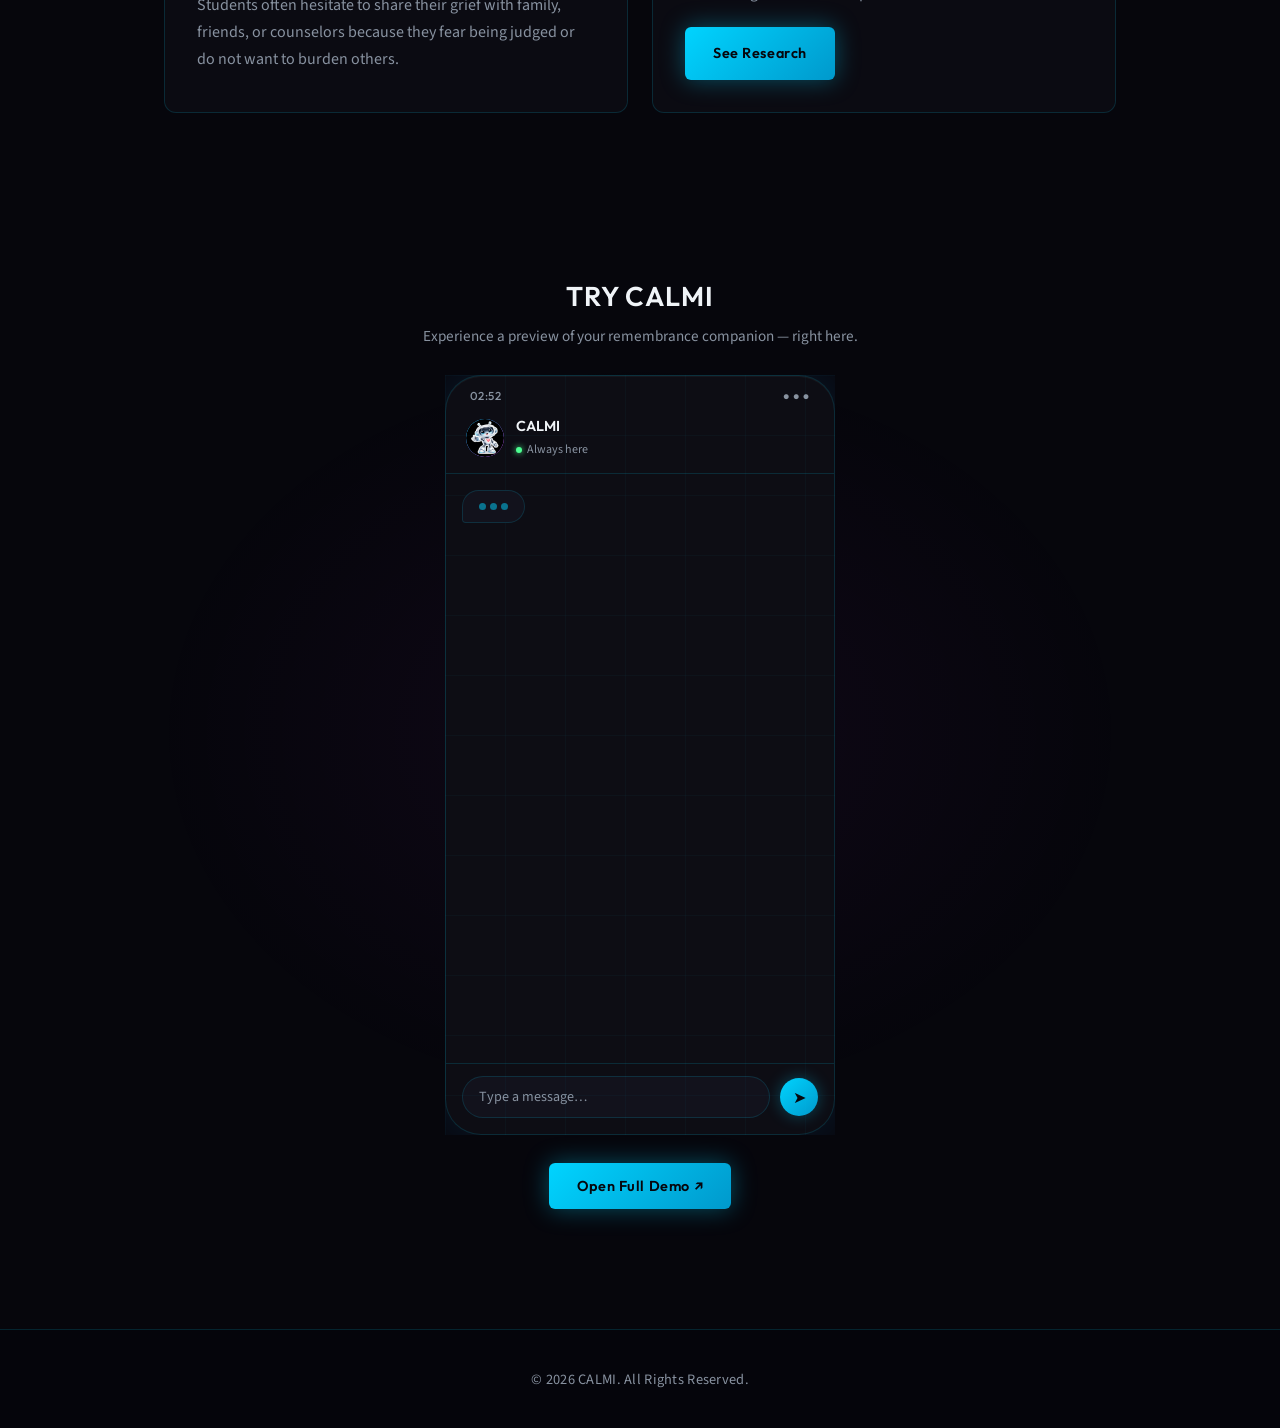
==== commit 13f4b135: "Update all files with compatible screen size" ====
--- a/index.html
+++ b/index.html
@@ -9,7 +9,10 @@
 <body>
   <nav class="navbar">
     <h2 class="logo">CALMI</h2>
-    <ul class="nav-links">
+    <button class="nav-toggle" id="navToggle" aria-label="Toggle menu">
+      <span></span><span></span><span></span>
+    </button>
+    <ul class="nav-links" id="navLinks">
       <li><a href="index.html">Home</a></li>
       <li><a href="about.html">Product</a></li>
       <li><a href="team.html">Team</a></li>
--- a/styles.css
+++ b/styles.css
@@ -163,6 +163,13 @@
   animation: float 6s ease-in-out infinite;
 }
 
+.calmi-avatar {
+  width: 25px;
+  height: 25px;
+  object-fit: cover;
+  border-radius: 50%;
+}
+
 @keyframes float {
   0%, 100% { transform: translateY(0); }
   50%       { transform: translateY(-12px); }
@@ -845,4 +852,4 @@
   .stat-number {
     font-size: 1.9rem;
   }
-}+}
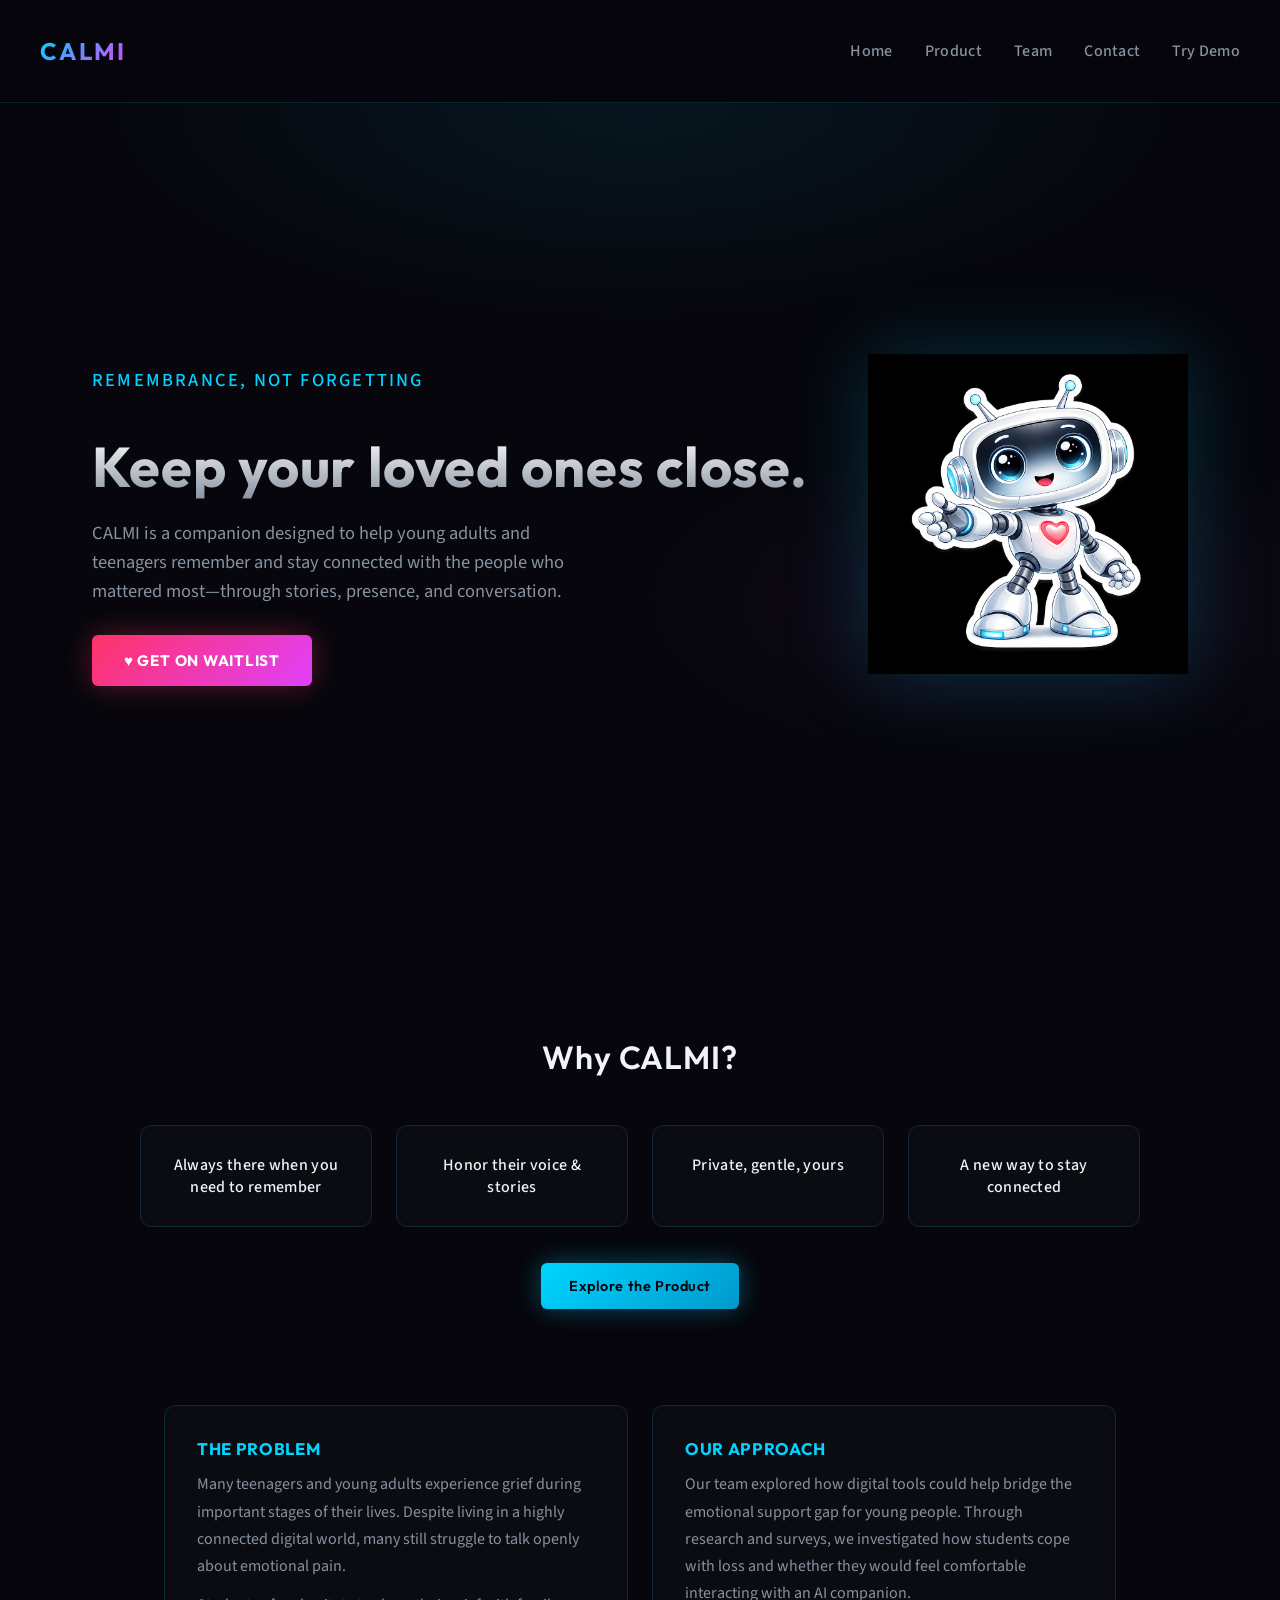
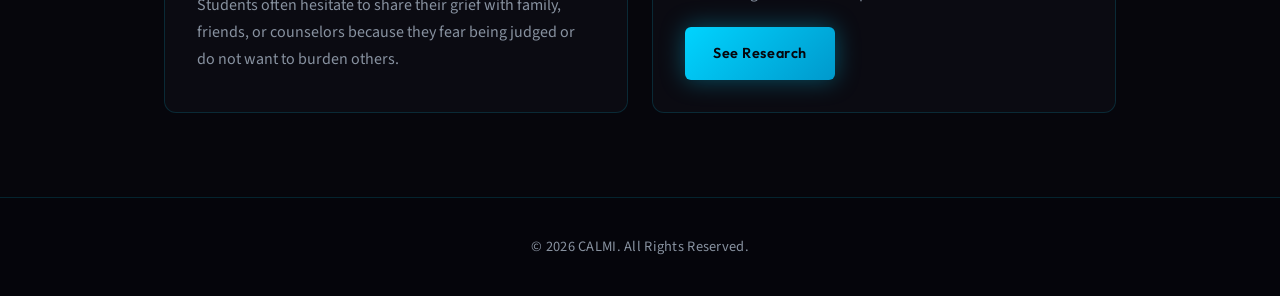
==== commit 00c98ab0: "Update content position on Home and Product" ====
--- a/index.html
+++ b/index.html
@@ -64,31 +64,28 @@
       <h3>Our Approach</h3>
       <p>Our team explored how digital tools could help bridge the emotional support gap for young people. Through research and surveys, we investigated how students cope with loss and whether they would feel comfortable interacting with an AI companion.</p>
       <p class="cta-wrap" style="margin-top: 20px;">
-        <a href="about.html" class="btn-primary">See Research</a>
+        <a href="about.html#research" class="btn-primary">See Research</a>
       </p>
     </div>
   </section>
-
-  <!-- Interactive Demo -->
-  <section class="page-section prototype-section">
-    <h2 class="section-label">Try CALMI</h2>
-    <p class="prototype-desc">Experience a preview of your remembrance companion — right here.</p>
-    <div class="demo-embed-wrap">
-      <iframe
-        src="demo-embed.html"
-        class="demo-iframe"
-        title="CALMI Interactive Demo"
-        scrolling="no"
-        frameborder="0"
-      ></iframe>
-    </div>
-    <p class="prototype-link">
-      <a href="demo.html" class="btn-primary">Open Full Demo ↗</a>
-    </p>
-  </section>
-
   <footer>
     <p>© 2026 CALMI. All Rights Reserved.</p>
   </footer>
+    <script>
+    const toggle = document.getElementById('navToggle');
+    const links  = document.getElementById('navLinks');
+    if (toggle && links) {
+      toggle.addEventListener('click', () => {
+        toggle.classList.toggle('open');
+        links.classList.toggle('open');
+      });
+      links.querySelectorAll('a').forEach(a =>
+        a.addEventListener('click', () => {
+          toggle.classList.remove('open');
+          links.classList.remove('open');
+        })
+      );
+    }
+  </script>
 </body>
 </html>
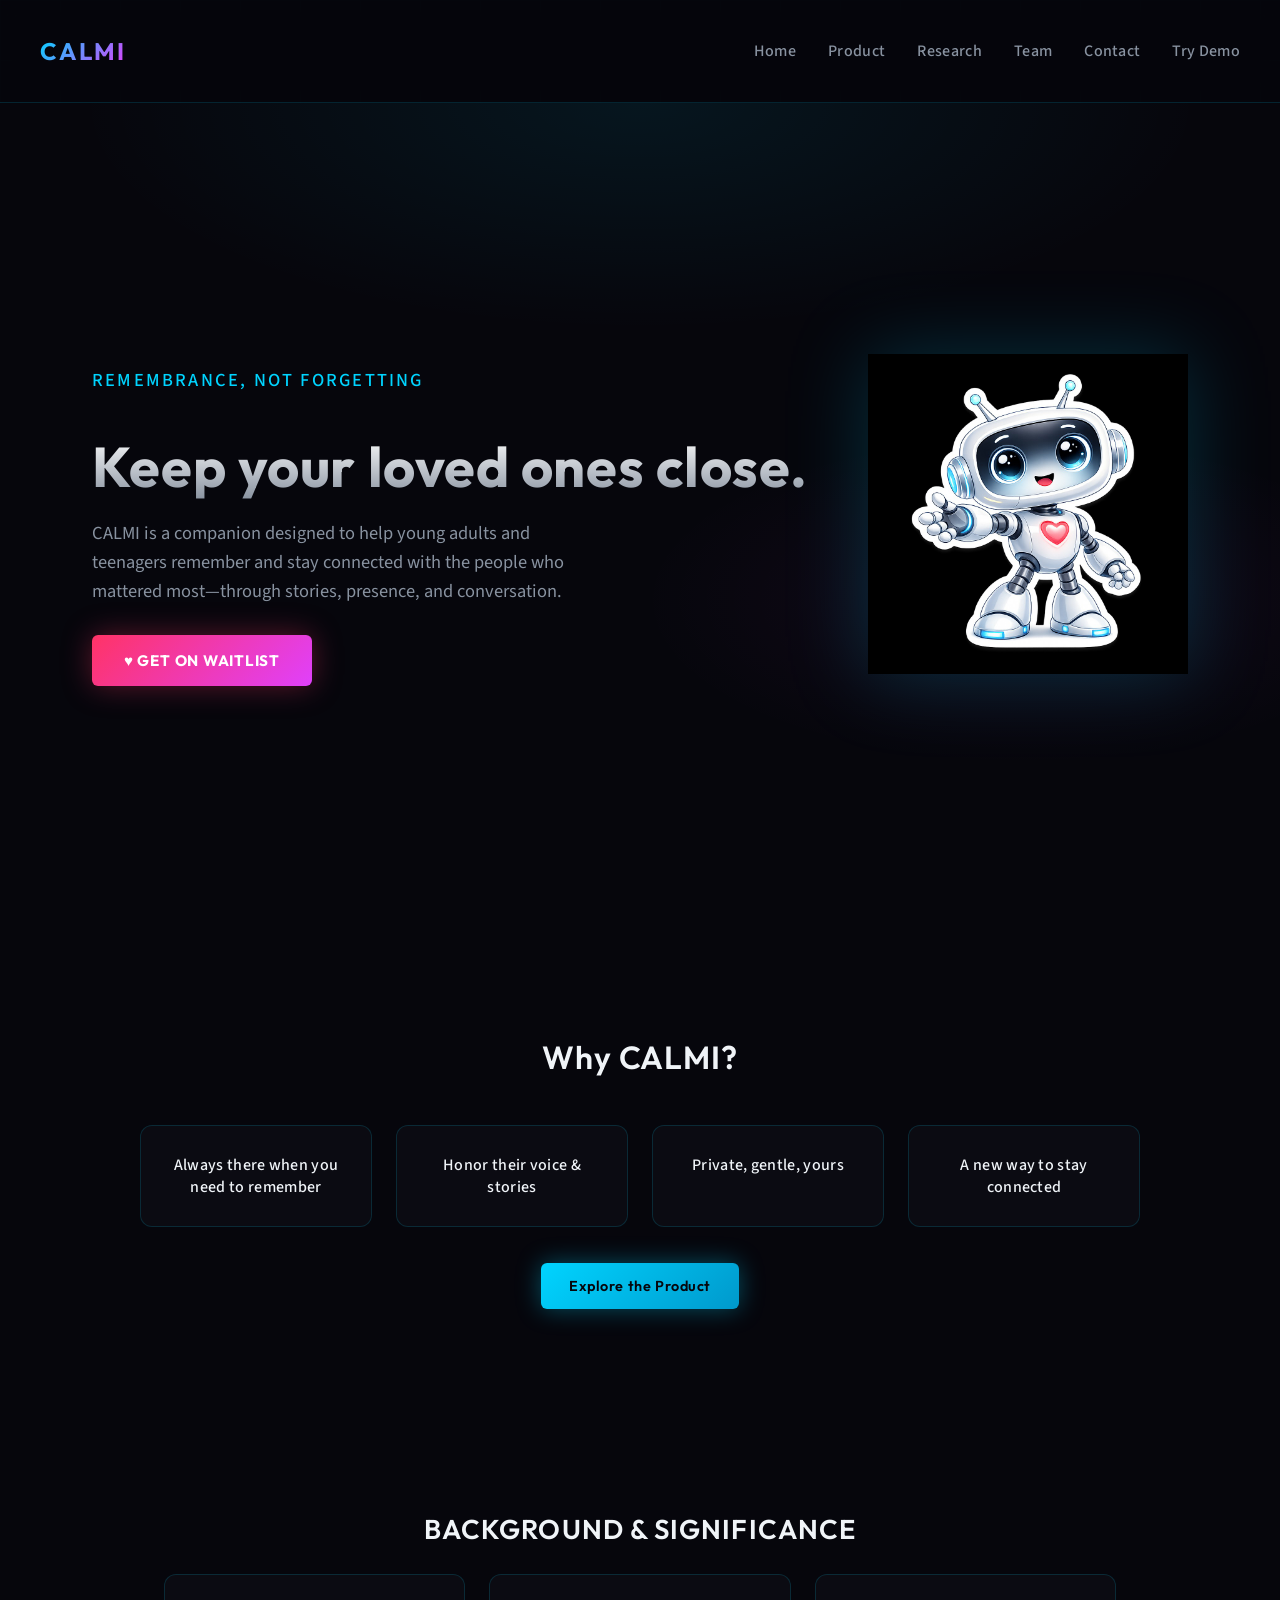
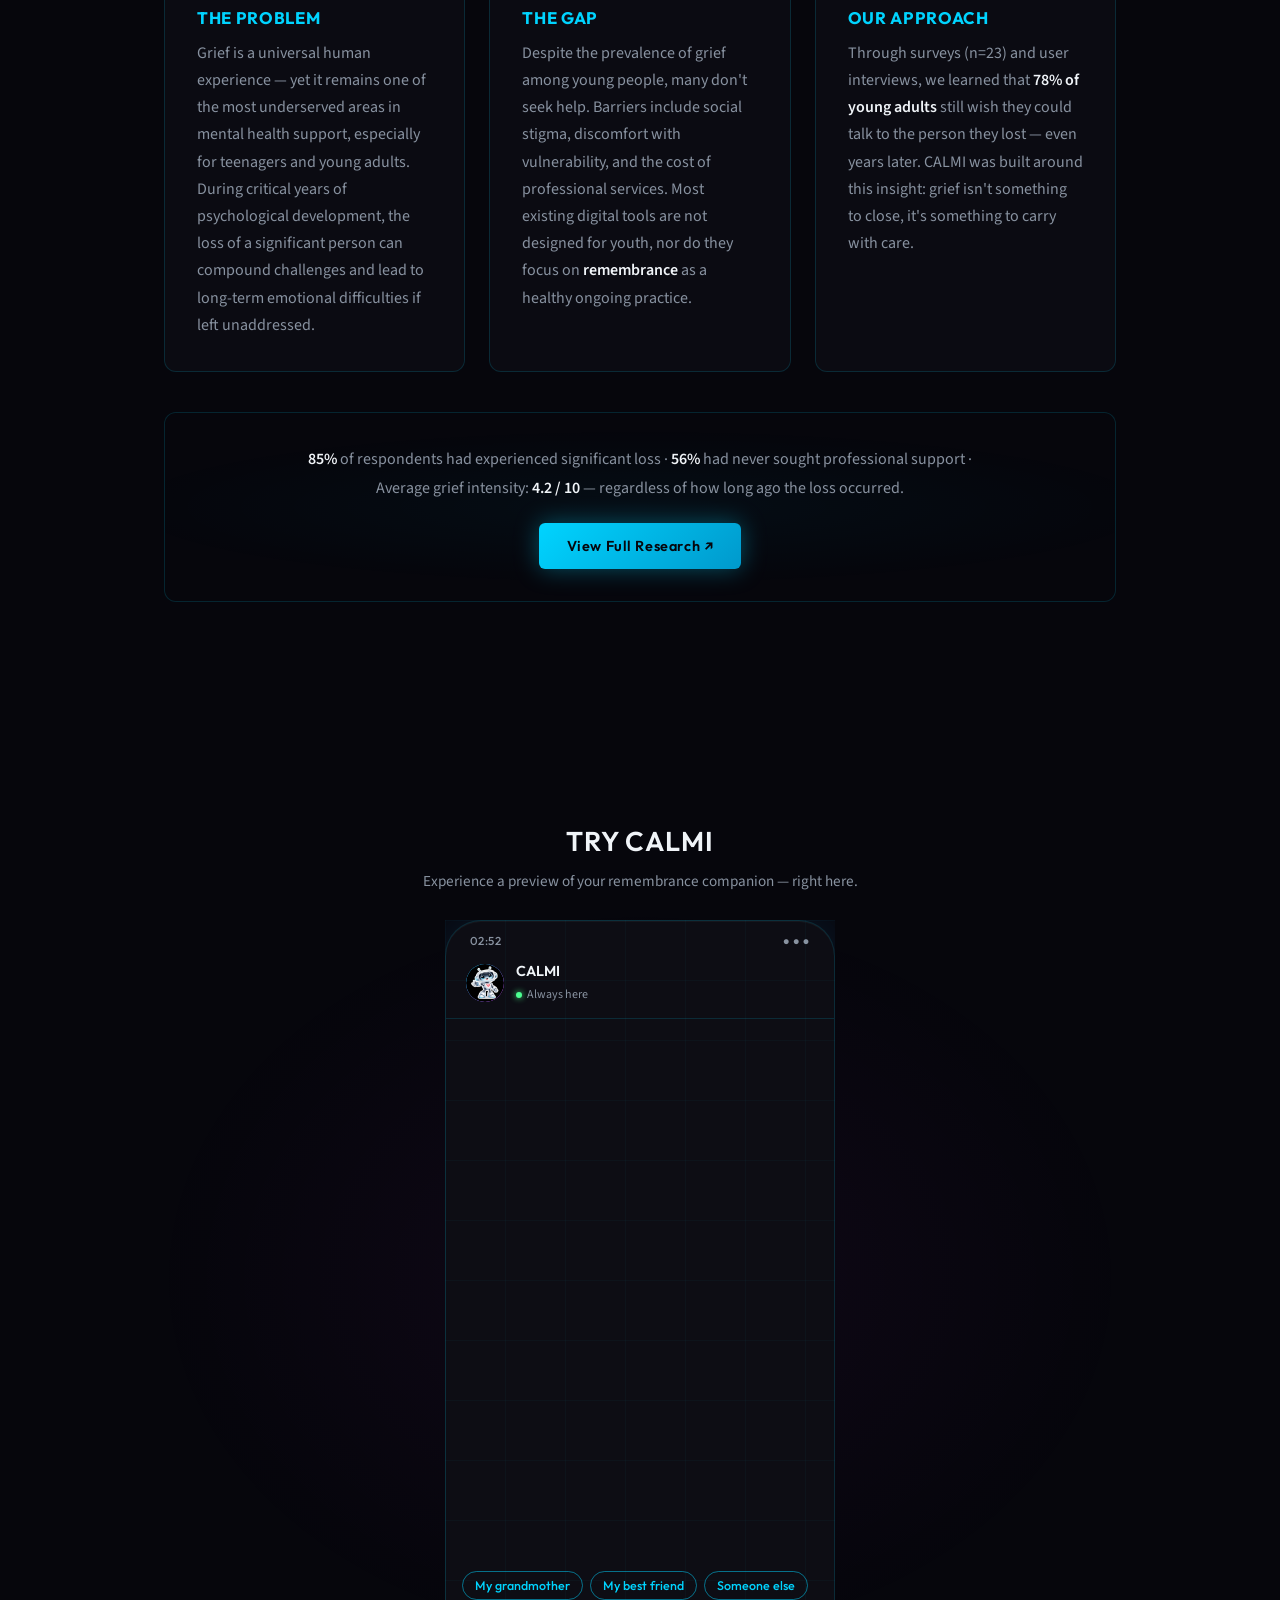
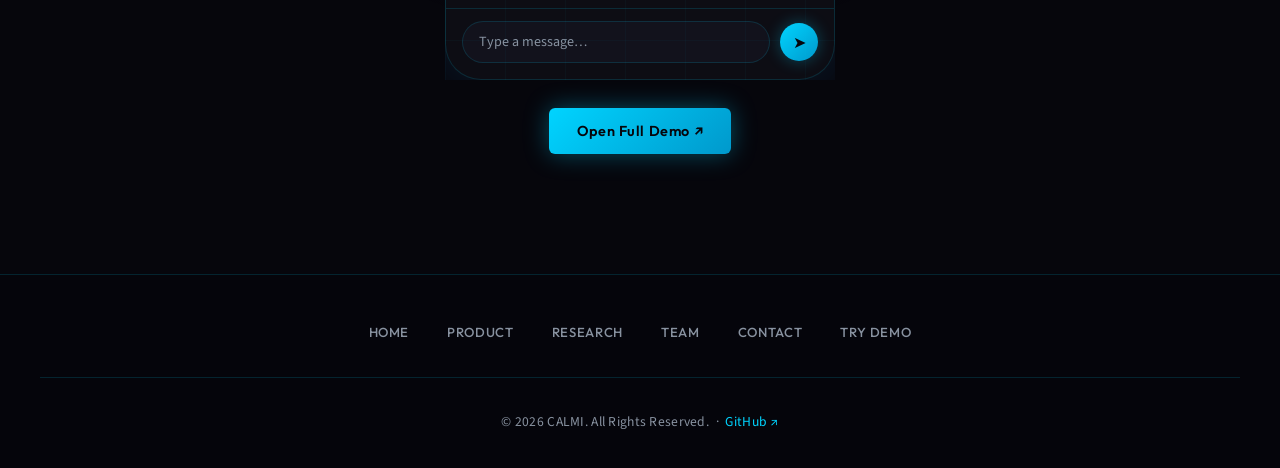
==== commit df6b47bf: "Update all files to follow rubric" ====
--- a/index.html
+++ b/index.html
@@ -15,6 +15,7 @@
     <ul class="nav-links" id="navLinks">
       <li><a href="index.html">Home</a></li>
       <li><a href="about.html">Product</a></li>
+      <li><a href="research.html">Research</a></li>
       <li><a href="team.html">Team</a></li>
       <li><a href="contact.html">Contact</a></li>
       <li><a href="demo.html">Try Demo</a></li>
@@ -53,39 +54,66 @@
     </p>
   </section>
 
-  <!-- Problem + Approach -->
-  <section class="page-section two-col-section">
-    <div class="content-box">
-      <h3>The Problem</h3>
-      <p>Many teenagers and young adults experience grief during important stages of their lives. Despite living in a highly connected digital world, many still struggle to talk openly about emotional pain.</p>
-      <p style="margin-top: 12px;">Students often hesitate to share their grief with family, friends, or counselors because they fear being judged or do not want to burden others.</p>
+  <!-- Background & Problem -->
+  <section class="page-section">
+    <h2 class="section-label">Background &amp; Significance</h2>
+    <div class="content-grid-top" style="margin-bottom: 20px;">
+      <div class="content-box">
+        <h3>The Problem</h3>
+        <p>Grief is a universal human experience — yet it remains one of the most underserved areas in mental health support, especially for teenagers and young adults. During critical years of psychological development, the loss of a significant person can compound challenges and lead to long-term emotional difficulties if left unaddressed.</p>
+      </div>
+      <div class="content-box">
+        <h3>The Gap</h3>
+        <p>Despite the prevalence of grief among young people, many don't seek help. Barriers include social stigma, discomfort with vulnerability, and the cost of professional services. Most existing digital tools are not designed for youth, nor do they focus on <strong>remembrance</strong> as a healthy ongoing practice.</p>
+      </div>
+      <div class="content-box">
+        <h3>Our Approach</h3>
+        <p>Through surveys (n=23) and user interviews, we learned that <strong>78% of young adults</strong> still wish they could talk to the person they lost — even years later. CALMI was built around this insight: grief isn't something to close, it's something to carry with care.</p>
+      </div>
     </div>
-    <div class="content-box">
-      <h3>Our Approach</h3>
-      <p>Our team explored how digital tools could help bridge the emotional support gap for young people. Through research and surveys, we investigated how students cope with loss and whether they would feel comfortable interacting with an AI companion.</p>
-      <p class="cta-wrap" style="margin-top: 20px;">
-        <a href="about.html#research" class="btn-primary">See Research</a>
+    <div class="content-box" style="text-align: center; background: radial-gradient(ellipse 80% 60% at 50% 50%, rgba(0,212,255,0.04) 0%, transparent 70%);">
+      <p style="color: var(--text-muted); font-size: 1rem; line-height: 1.8; max-width: 680px; margin: 0 auto 20px;">
+        <strong style="color: var(--text-primary);">85%</strong> of respondents had experienced significant loss ·
+        <strong style="color: var(--text-primary);">56%</strong> had never sought professional support ·
+        Average grief intensity: <strong style="color: var(--text-primary);">4.2 / 10</strong> — regardless of how long ago the loss occurred.
+      </p>
+      <a href="research.html" class="btn-primary">View Full Research ↗</a>
+    </div>
+  </section>
+
+  <!-- Interactive Demo -->
+  <section class="page-section prototype-section">
+    <h2 class="section-label">Try CALMI</h2>
+    <p class="prototype-desc">Experience a preview of your remembrance companion — right here.</p>
+    <div class="demo-embed-wrap">
+      <iframe
+        src="demo-embed.html"
+        class="demo-iframe"
+        title="CALMI Interactive Demo"
+        scrolling="no"
+        frameborder="0"
+      ></iframe>
+    </div>
+    <p class="prototype-link">
+      <a href="demo.html" class="btn-primary">Open Full Demo ↗</a>
+    </p>
+  </section>
+
+  <footer>
+    <nav class="footer-nav">
+      <a href="index.html">Home</a>
+      <a href="about.html">Product</a>
+      <a href="research.html">Research</a>
+      <a href="team.html">Team</a>
+      <a href="contact.html">Contact</a>
+      <a href="demo.html">Try Demo</a>
+    </nav>
+    <div class="footer-bottom">
+      <p>© 2026 CALMI. All Rights Reserved. &nbsp;·&nbsp;
+        <a href="https://github.com/ynhi27/calmi-design" target="_blank" rel="noopener noreferrer"
+           style="color: var(--accent-cyan); text-decoration: none;">GitHub ↗</a>
       </p>
     </div>
-  </section>
-  <footer>
-    <p>© 2026 CALMI. All Rights Reserved.</p>
   </footer>
-    <script>
-    const toggle = document.getElementById('navToggle');
-    const links  = document.getElementById('navLinks');
-    if (toggle && links) {
-      toggle.addEventListener('click', () => {
-        toggle.classList.toggle('open');
-        links.classList.toggle('open');
-      });
-      links.querySelectorAll('a').forEach(a =>
-        a.addEventListener('click', () => {
-          toggle.classList.remove('open');
-          links.classList.remove('open');
-        })
-      );
-    }
-  </script>
 </body>
 </html>
--- a/styles.css
+++ b/styles.css
@@ -163,13 +163,6 @@
   animation: float 6s ease-in-out infinite;
 }
 
-.calmi-avatar {
-  width: 25px;
-  height: 25px;
-  object-fit: cover;
-  border-radius: 50%;
-}
-
 @keyframes float {
   0%, 100% { transform: translateY(0); }
   50%       { transform: translateY(-12px); }
@@ -267,7 +260,7 @@
 .page-section {
   max-width: 1000px;
   margin: 60px auto;
-  padding: 24px;
+  padding: 24px 24px 60px;
   text-align: center;
   position: relative;
   z-index: 1;
@@ -299,6 +292,13 @@
   border: 1px solid var(--border);
   text-align: left;
   transition: border-color 0.25s ease, box-shadow 0.25s ease;
+  margin-bottom: 20px;
+}
+
+/* Prevent margin collapse between stacked content-boxes */
+.page-section > .content-box + .content-box,
+.page-section > div + .content-box {
+  margin-top: 20px;
 }
 
 .content-box:hover {
@@ -492,18 +492,89 @@
   margin-bottom: 16px;
 }
 
+/* ─── CALMI Avatar image ─────────────────────── */
+/* nền đen trong ảnh bị ẩn bằng mix-blend-mode   */
+.calmi-avatar {
+  width: 38px;
+  height: 38px;
+  border-radius: 50%;
+  background: #000;          /* nền đen để lighten hoạt động */
+  display: flex;
+  align-items: center;
+  justify-content: center;
+  flex-shrink: 0;
+  overflow: hidden;
+}
+
+.calmi-avatar img {
+  width: 130%;               /* zoom nhẹ để robot lấp đầy khung */
+  height: 130%;
+  object-fit: cover;
+  object-position: 50% 20%; /* crop phần đầu robot */
+  border-radius: 0;
+}
+
 /* ─── Footer ─────────────────────────────────── */
 footer {
   background: rgba(6, 6, 12, 0.95);
   border-top: 1px solid var(--border);
   color: var(--text-muted);
-  text-align: center;
-  padding: 24px;
+  padding: 40px 40px 24px;
   margin-top: 60px;
   font-size: 0.9rem;
   letter-spacing: 0.02em;
   position: relative;
   z-index: 1;
+}
+
+.footer-nav {
+  display: flex;
+  justify-content: center;
+  flex-wrap: wrap;
+  gap: 8px 4px;
+  margin-bottom: 28px;
+}
+
+.footer-nav a {
+  color: var(--text-muted);
+  text-decoration: none;
+  font-family: var(--font-display);
+  font-size: 0.82rem;
+  font-weight: 500;
+  letter-spacing: 0.05em;
+  text-transform: uppercase;
+  padding: 8px 16px;
+  border-radius: 6px;
+  border: 1px solid transparent;
+  transition: color 0.2s, border-color 0.2s, box-shadow 0.2s;
+}
+
+.footer-nav a:hover {
+  color: var(--accent-cyan);
+  border-color: var(--border);
+  box-shadow: var(--glow-cyan);
+}
+
+.footer-bottom {
+  text-align: center;
+  padding-top: 20px;
+  border-top: 1px solid var(--border);
+  font-size: 0.85rem;
+}
+
+@media (max-width: 768px) {
+  footer {
+    padding: 32px 20px 20px;
+  }
+
+  .footer-nav {
+    gap: 6px 2px;
+  }
+
+  .footer-nav a {
+    font-size: 0.78rem;
+    padding: 7px 12px;
+  }
 }
 
 /* ─── Team 4-column override ─────────────────── */
@@ -619,13 +690,6 @@
   border-radius: 0;
   background: transparent;
   max-width: 100%;
-}
-
-.calmi-avatar img {
-  width: 100%;
-  height: 100%;
-  object-fit: cover;
-  border-radius: 50%;
 }
 
 .prototype-link {
@@ -853,3 +917,60 @@
     font-size: 1.9rem;
   }
 }
+
+/* ─── Evidence / Source Code box ────────────── */
+.evidence-box h3 {
+  margin-bottom: 10px;
+}
+
+.evidence-links {
+  display: grid;
+  grid-template-columns: repeat(3, 1fr);
+  gap: 14px;
+  margin-top: 20px;
+}
+
+.evidence-btn {
+  display: flex;
+  align-items: center;
+  gap: 12px;
+  background: var(--bg-elevated);
+  border: 1px solid var(--border);
+  border-radius: 10px;
+  padding: 16px 18px;
+  text-decoration: none;
+  transition: border-color 0.25s, box-shadow 0.25s, transform 0.2s;
+}
+
+.evidence-btn:hover {
+  border-color: var(--accent-cyan-dim);
+  box-shadow: var(--glow-cyan);
+  transform: translateY(-2px);
+}
+
+.evidence-icon {
+  font-size: 1.6rem;
+  flex-shrink: 0;
+}
+
+.evidence-btn strong {
+  display: block;
+  font-family: var(--font-display);
+  font-size: 0.88rem;
+  font-weight: 600;
+  color: var(--text-primary);
+  margin-bottom: 2px;
+}
+
+.evidence-btn small {
+  display: block;
+  font-size: 0.75rem;
+  color: var(--text-muted);
+  letter-spacing: 0.01em;
+}
+
+@media (max-width: 768px) {
+  .evidence-links {
+    grid-template-columns: 1fr;
+  }
+}
